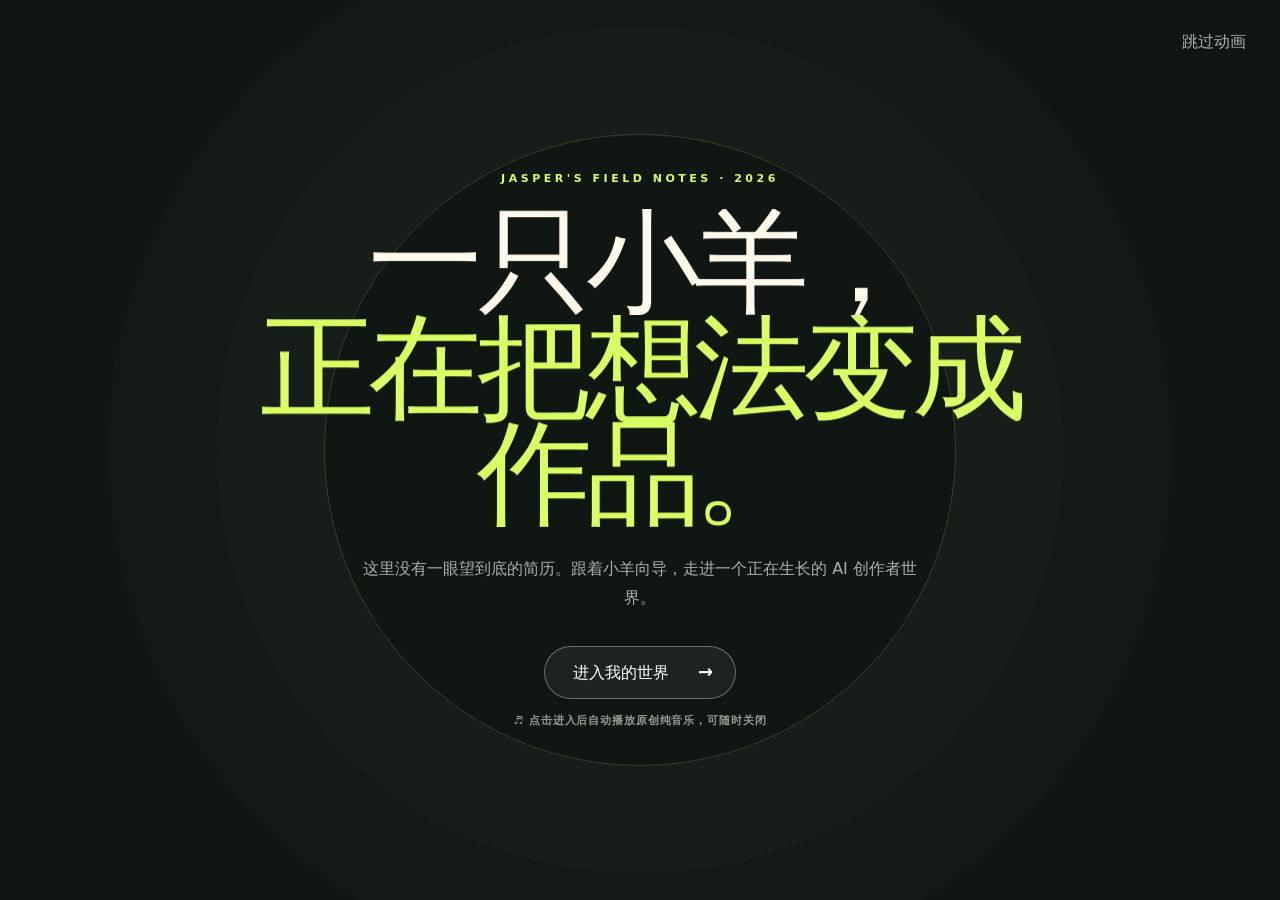
==== student-profile.html @ 5035d1e7 "Add breathing room to opening sequence" ====
<!DOCTYPE html>
<html lang="zh-CN">
<head>
  <meta charset="UTF-8" />
  <meta name="viewport" content="width=device-width, initial-scale=1.0, viewport-fit=cover" />
  <meta name="theme-color" content="#101713" />
  <meta name="description" content="Jasper 的沉浸式 AI 创作世界：学习、作品、简历、接单与成长记录。" />
  <link rel="icon" type="image/png" href="xiaoyang-workbench/assets/sheep-avatar.png" />
  <title>Jasper's Field Notes｜AI 创作者成长世界</title>
  <style>
    :root {
      --ink: #132018;
      --paper: #f2ead9;
      --cream: #fff9ec;
      --lime: #d8ff63;
      --coral: #ff755b;
      --blue: #315cff;
      --line: rgba(22, 35, 27, .16);
      --shadow: 0 28px 80px rgba(11, 20, 14, .18);
      --display: Georgia, "Noto Serif SC", "Songti SC", serif;
      --sans: Inter, "PingFang SC", "Microsoft YaHei", system-ui, sans-serif;
      --motion-float: 18px;
      --motion-tilt: 2.4deg;
      --motion-duration: 4.8s;
      --motion-parallax: 1;
    }

    * { box-sizing: border-box; }
    html, body { margin: 0; min-height: 100%; }
    html { background: #101713; }
    body {
      color: var(--ink);
      font-family: var(--sans);
      overflow: hidden;
      -webkit-font-smoothing: antialiased;
    }
    button, a { font: inherit; }
    button { color: inherit; }
    a { color: inherit; }
    :focus-visible { outline: 3px solid var(--lime); outline-offset: 4px; }

    .opening {
      position: fixed;
      inset: 0;
      z-index: 100;
      display: grid;
      place-items: center;
      overflow: hidden;
      color: #fff9ec;
      background: #101713;
      transition: opacity 1.15s cubic-bezier(.22,.72,.18,1), visibility 1.15s ease;
    }
    .opening::before {
      content: "";
      position: absolute;
      width: 70vmin;
      height: 70vmin;
      border: 1px solid rgba(216, 255, 99, .18);
      border-radius: 50%;
      box-shadow: 0 0 0 12vmin rgba(255, 255, 255, .015), 0 0 0 24vmin rgba(255, 255, 255, .012);
      animation: orbit 13s linear infinite;
    }
    .opening::after {
      content: "";
      position: absolute;
      inset: 0;
      opacity: .2;
      pointer-events: none;
      background-image: radial-gradient(rgba(255,255,255,.4) .7px, transparent .7px);
      background-size: 10px 10px;
    }
    .opening.is-gone { opacity: 0; visibility: hidden; pointer-events: none; }
    .skip-opening {
      position: absolute;
      top: max(22px, env(safe-area-inset-top));
      right: 24px;
      z-index: 2;
      border: 0;
      padding: 10px;
      color: rgba(255,255,255,.66);
      background: transparent;
      cursor: pointer;
    }
    .opening-inner {
      position: relative;
      z-index: 1;
      width: min(820px, calc(100vw - 40px));
      text-align: center;
    }
    .opening-kicker {
      margin: 0 0 24px;
      font-size: 11px;
      font-weight: 800;
      letter-spacing: .32em;
      text-transform: uppercase;
      color: var(--lime);
      opacity: 0;
      animation: introUp .85s .65s cubic-bezier(.22,.72,.18,1) forwards;
      will-change: transform, opacity;
    }
    .opening-title {
      margin: 0;
      font-family: var(--display);
      font-size: clamp(52px, 9vw, 118px);
      font-weight: 400;
      line-height: .92;
      letter-spacing: -.055em;
    }
    .opening-title span { display: block; overflow: hidden; }
    .opening-title i {
      display: block;
      font-style: normal;
      transform: translate3d(0, 115%, 0);
      animation: titleRise 1.2s 1.35s cubic-bezier(.22,.72,.18,1) forwards;
      will-change: transform;
      backface-visibility: hidden;
    }
    .opening-title span:nth-child(2) i { animation-delay: 3.15s; color: var(--lime); }
    .opening-sub {
      margin: 28px auto 0;
      max-width: 560px;
      line-height: 1.8;
      color: rgba(255,255,255,.65);
      opacity: 0;
      transform: translate3d(0, 16px, 0);
      animation: introUp .9s 4.75s cubic-bezier(.22,.72,.18,1) forwards;
      will-change: transform, opacity;
    }
    .enter-world {
      position: relative;
      margin-top: 34px;
      border: 1px solid rgba(255,255,255,.34);
      border-radius: 999px;
      padding: 14px 22px 14px 28px;
      color: #fff;
      background: rgba(255,255,255,.06);
      backdrop-filter: blur(12px);
      cursor: pointer;
      opacity: 0;
      transform: translate3d(0, 14px, 0);
      animation: introUp .95s 5.55s cubic-bezier(.22,.72,.18,1) forwards;
      transition: background .25s ease, color .25s ease, transform .25s ease;
      will-change: transform, opacity;
    }
    .enter-world:hover { color: #101713; background: var(--lime); transform: translateY(-2px); }
    .enter-world b { margin-left: 24px; font-size: 18px; }
    .opening-sound-note {
      display: block;
      margin-top: 14px;
      color: rgba(243,255,235,.58);
      font-size: 11px;
      font-weight: 700;
      letter-spacing: .08em;
      opacity: 0;
      transform: translate3d(0, 8px, 0);
      animation: introUp .8s 6.25s ease forwards;
    }

    .site-shell {
      position: relative;
      min-height: 100svh;
      background: var(--paper);
      opacity: 0;
      transition: opacity .95s ease;
    }
    body.ready .site-shell { opacity: 1; }
    .texture {
      position: fixed;
      inset: 0;
      z-index: 20;
      pointer-events: none;
      opacity: .12;
      mix-blend-mode: multiply;
      background-image: radial-gradient(#23352a .55px, transparent .75px);
      background-size: 7px 7px;
    }

    .topbar {
      position: fixed;
      top: 0;
      left: 0;
      right: 0;
      z-index: 50;
      display: flex;
      align-items: center;
      justify-content: space-between;
      gap: 24px;
      height: 82px;
      padding: 0 clamp(18px, 4vw, 60px);
      color: var(--scene-ink, var(--ink));
      transition: color .6s ease;
    }
    .brand {
      display: inline-flex;
      align-items: center;
      gap: 12px;
      border: 0;
      padding: 0;
      background: transparent;
      cursor: pointer;
      font-size: 13px;
      font-weight: 900;
      letter-spacing: .08em;
    }
    .brand-mark {
      width: 32px;
      height: 32px;
      display: grid;
      place-items: center;
      border-radius: 50%;
      color: #101713;
      background: var(--lime);
      box-shadow: 0 0 0 5px color-mix(in srgb, currentColor 9%, transparent);
    }
    .sound-toggle {
      display: inline-flex;
      align-items: center;
      gap: 8px;
      border: 1px solid currentColor;
      border-radius: 999px;
      padding: 8px 12px;
      background: transparent;
      font-size: 11px;
      font-weight: 800;
      letter-spacing: .12em;
      opacity: .74;
      cursor: pointer;
    }
    .sound-bars { display: flex; align-items: center; gap: 2px; height: 12px; }
    .sound-bars i { width: 2px; height: 5px; background: currentColor; animation: sound 1s ease-in-out infinite alternate; }
    .sound-bars i:nth-child(2) { height: 11px; animation-delay: -.4s; }
    .sound-bars i:nth-child(3) { height: 8px; animation-delay: -.7s; }
    .sound-toggle[aria-pressed="false"] .sound-bars i { animation: none; height: 3px; }
    .sound-invite {
      position: absolute;
      right: clamp(18px, 4vw, 60px);
      top: 68px;
      padding: 9px 12px;
      border-radius: 999px;
      color: #f7ffe7;
      background: rgba(13,27,20,.82);
      box-shadow: 0 12px 30px rgba(0,0,0,.18);
      backdrop-filter: blur(14px);
      font-size: 11px;
      font-weight: 800;
      letter-spacing: .05em;
      opacity: 0;
      transform: translateY(-8px);
      pointer-events: none;
      transition: opacity .35s ease, transform .35s ease;
    }
    .sound-invite.show { opacity: 1; transform: translateY(0); }

    .scene-nav {
      position: fixed;
      z-index: 55;
      left: clamp(18px, 4vw, 60px);
      bottom: max(24px, env(safe-area-inset-bottom));
      display: flex;
      gap: 8px;
      padding: 7px;
      border: 1px solid rgba(255,255,255,.26);
      border-radius: 999px;
      background: rgba(16,23,19,.76);
      box-shadow: 0 16px 50px rgba(0,0,0,.2);
      backdrop-filter: blur(18px);
    }
    .nav-button {
      position: relative;
      display: grid;
      place-items: center;
      width: 42px;
      height: 42px;
      border: 0;
      border-radius: 50%;
      color: rgba(255,255,255,.66);
      background: transparent;
      cursor: pointer;
      transition: color .25s ease, background .25s ease, transform .25s ease;
    }
    .nav-button:hover { color: #fff; transform: translateY(-2px); }
    .nav-button.active { color: #101713; background: var(--lime); }
    .nav-button span { font-size: 17px; }
    .nav-button small {
      position: absolute;
      left: 50%;
      bottom: calc(100% + 13px);
      padding: 7px 9px;
      border-radius: 6px;
      color: #fff;
      background: #101713;
      font-size: 11px;
      white-space: nowrap;
      opacity: 0;
      transform: translate(-50%, 5px);
      pointer-events: none;
      transition: .2s ease;
    }
    .nav-button:hover small, .nav-button:focus-visible small { opacity: 1; transform: translate(-50%, 0); }

    .counter {
      position: fixed;
      z-index: 50;
      right: clamp(18px, 4vw, 60px);
      bottom: max(34px, calc(env(safe-area-inset-bottom) + 10px));
      display: flex;
      align-items: center;
      gap: 12px;
      color: var(--scene-ink, var(--ink));
      font-size: 12px;
      font-weight: 800;
      transition: color .6s ease;
    }
    .counter-line { width: 72px; height: 1px; background: currentColor; opacity: .3; }
    .counter-current { font-family: var(--display); font-size: 28px; font-weight: 400; }

    .stage {
      position: relative;
      width: 100vw;
      height: 100svh;
      overflow: hidden;
      --scene-ink: var(--ink);
    }
    .scene {
      position: absolute;
      inset: 0;
      overflow: hidden auto;
      isolation: isolate;
      visibility: hidden;
      opacity: 0;
      pointer-events: none;
      transform: scale(1.04);
      transition: opacity .7s ease, transform .8s cubic-bezier(.22,.72,.2,1), visibility .7s;
      scrollbar-width: thin;
    }
    .scene.active { visibility: visible; opacity: 1; pointer-events: auto; transform: scale(1); }
    .ambient-canvas {
      position: absolute;
      inset: 0;
      z-index: 1;
      width: 100%;
      height: 100%;
      pointer-events: none;
      opacity: .72;
      mix-blend-mode: screen;
    }
    .scene-home .ambient-canvas, .scene-workshop .ambient-canvas, .scene-map .ambient-canvas {
      opacity: .42;
      mix-blend-mode: soft-light;
    }
    .scene-shop .ambient-canvas { opacity: .58; }
    .scene-inner {
      position: relative;
      z-index: 2;
      width: min(1600px, 100%);
      min-height: 100svh;
      margin: 0 auto;
      padding: 116px clamp(22px, 5vw, 84px) 114px;
      display: grid;
      grid-template-columns: minmax(0, 1.06fr) minmax(340px, .94fr);
      align-items: center;
      gap: clamp(32px, 6vw, 90px);
    }
    .scene-copy { position: relative; z-index: 3; }
    .eyebrow {
      display: flex;
      align-items: center;
      gap: 12px;
      margin-bottom: 22px;
      font-size: 11px;
      font-weight: 900;
      letter-spacing: .2em;
      text-transform: uppercase;
    }
    .eyebrow::before { content: ""; width: 36px; height: 2px; background: currentColor; }
    .scene h1, .scene h2 {
      margin: 0;
      max-width: 760px;
      font-family: var(--display);
      font-weight: 400;
      font-size: clamp(54px, 7.4vw, 108px);
      line-height: .94;
      letter-spacing: -.055em;
      text-wrap: balance;
    }
    .scene h2 { font-size: clamp(54px, 6vw, 96px); }
    .scene h2 em { font-style: italic; }
    .title-line { display: block; }
    .scene-lead {
      max-width: 620px;
      margin: 28px 0 0;
      font-size: clamp(15px, 1.3vw, 18px);
      line-height: 1.9;
      opacity: .75;
    }
    .scene-actions { display: flex; gap: 12px; flex-wrap: wrap; margin-top: 30px; }
    .pill {
      display: inline-flex;
      align-items: center;
      justify-content: center;
      gap: 12px;
      min-height: 48px;
      border: 1px solid currentColor;
      border-radius: 999px;
      padding: 12px 18px;
      text-decoration: none;
      font-size: 13px;
      font-weight: 850;
      cursor: pointer;
      background: transparent;
      transition: transform .22s ease, box-shadow .22s ease, background .22s ease, color .22s ease;
    }
    .pill:hover { transform: translateY(-3px); box-shadow: 0 12px 28px rgba(0,0,0,.14); }
    .pill.solid { color: #fff; border-color: var(--ink); background: var(--ink); }
    .pill.accent { color: #101713; border-color: var(--lime); background: var(--lime); }

    .visual { position: relative; min-height: 510px; }
    .character {
      position: absolute;
      z-index: 5;
      width: min(500px, 94%);
      aspect-ratio: 1;
      object-fit: contain;
      filter: drop-shadow(0 30px 25px rgba(20,30,22,.18));
      transition: transform .4s ease;
      animation: mascotFloat var(--motion-duration) ease-in-out infinite;
      cursor: pointer;
    }
    .character:hover { transform: translateY(-8px) rotate(-2deg); }
    .speech {
      position: absolute;
      z-index: 7;
      max-width: 220px;
      padding: 14px 17px;
      border: 1px solid currentColor;
      border-radius: 18px 18px 18px 4px;
      font-size: 13px;
      line-height: 1.55;
      background: rgba(255,249,236,.84);
      backdrop-filter: blur(12px);
      box-shadow: 8px 10px 0 rgba(19,32,24,.08);
    }
    .float-note {
      position: absolute;
      z-index: 6;
      padding: 9px 12px;
      border: 1px solid currentColor;
      border-radius: 999px;
      font-size: 10px;
      font-weight: 900;
      letter-spacing: .13em;
      text-transform: uppercase;
      background: rgba(255,249,236,.82);
      backdrop-filter: blur(10px);
      animation: drift 3.6s ease-in-out infinite alternate;
    }

    .scene::before, .scene::after { z-index: 0; pointer-events: none; }
    .scene::after {
      content: "";
      position: absolute;
      inset: 0;
      background:
        linear-gradient(90deg, rgba(5,10,7,.13), transparent 23%, transparent 76%, rgba(5,10,7,.18)),
        linear-gradient(0deg, rgba(5,10,7,.18), transparent 24%, transparent 72%, rgba(255,255,255,.06));
      box-shadow: inset 0 0 150px rgba(5,12,8,.22);
      opacity: .8;
    }

    .scene-home { color: var(--ink); background: #dbe9a8; }
    .scene-home::before {
      content: "";
      position: absolute;
      inset: 0;
      background:
        linear-gradient(90deg, rgba(249,248,224,.78) 0%, rgba(246,247,213,.6) 34%, rgba(237,247,180,.12) 58%, rgba(39,78,38,.08) 100%),
        linear-gradient(0deg, rgba(36,73,34,.15), transparent 42%),
        url("xiaoyang-workbench/assets/healing-meadow-hero-v1.webp") center / cover no-repeat;
      filter: saturate(.92) contrast(.98);
    }
    .home-label {
      display: inline-block;
      padding: 0 .08em;
      color: #fff;
      background: var(--blue);
      transform: rotate(-2deg);
    }
    .home-visual .character { right: -2%; bottom: -4%; width: min(560px, 106%); }
    .home-visual .speech { left: -3%; top: 12%; }
    .home-visual .float-note { right: 0; top: 5%; background: var(--coral); transform: rotate(7deg); }
    .orbit-copy {
      position: absolute;
      inset: 3% 0 0;
      border: 1px solid rgba(19,32,24,.18);
      border-radius: 50%;
      animation: orbit 18s linear infinite;
    }
    .orbit-copy::before, .orbit-copy::after { content: ""; position: absolute; width: 18px; height: 18px; border-radius: 50%; background: var(--blue); }
    .orbit-copy::before { left: 9%; top: 19%; }
    .orbit-copy::after { right: 7%; bottom: 22%; width: 11px; height: 11px; background: var(--coral); }

    .scene-forest { color: #edf8e9; background: #071b15; }
    .scene-forest::before {
      content: "";
      position: absolute;
      inset: 0;
      opacity: 1;
      background:
        radial-gradient(ellipse at 68% 40%, rgba(123,191,140,.38), transparent 24%),
        radial-gradient(ellipse at 14% 100%, rgba(63,114,74,.64) 0 22%, transparent 48%),
        radial-gradient(ellipse at 91% 8%, rgba(211,255,157,.18), transparent 30%),
        linear-gradient(113deg, transparent 0 60%, rgba(219,255,229,.09) 60.2% 60.45%, transparent 60.7%),
        linear-gradient(135deg, #0d2b20 0%, #061711 54%, #123c2d 100%);
    }
    .scene-forest::after {
      background:
        radial-gradient(ellipse at 68% 45%, transparent 0 14%, rgba(3,12,8,.34) 48%, rgba(1,7,4,.62) 100%),
        linear-gradient(104deg, transparent 0 71%, rgba(205,255,213,.08) 71.2% 71.5%, transparent 71.8%);
      box-shadow: inset 0 0 180px rgba(0,6,3,.56);
    }
    .scene-forest h2 { max-width: 780px; font-size: clamp(56px, 5vw, 82px); letter-spacing: -.045em; }
    .scene-forest .title-line { white-space: nowrap; }
    .mobile-break { display: none; }
    .forest-visual { min-height: 560px; }
    .forest-visual .character { left: -2%; bottom: -4%; width: min(520px, 98%); }
    .forest-visual .speech { right: -2%; top: 16%; color: var(--ink); }
    .forest-visual .float-note { left: -4%; top: 8%; color: var(--ink); background: var(--lime); }
    .tree { position: absolute; bottom: -120px; width: 160px; height: 600px; border-radius: 60% 60% 10px 10px; background: #0f2c22; transform-origin: bottom; }
    .tree::before, .tree::after { content: ""; position: absolute; border-radius: 50%; background: #285843; }
    .tree::before { width: 210px; height: 250px; left: -78px; top: -60px; }
    .tree::after { width: 180px; height: 220px; right: -78px; top: 40px; }
    .tree.one { right: -30px; transform: rotate(7deg) scale(.9); }
    .tree.two { left: -40px; transform: rotate(-9deg) scale(.68); opacity: .72; }
    .learning-path {
      position: absolute;
      z-index: 8;
      right: 0;
      bottom: 20px;
      width: min(310px, 64%);
      display: grid;
      gap: 9px;
    }
    .task {
      display: grid;
      grid-template-columns: 24px 1fr;
      gap: 10px;
      align-items: center;
      padding: 11px 13px;
      border: 1px solid rgba(255,255,255,.22);
      border-radius: 12px;
      color: #eaffe7;
      background: rgba(8,34,23,.76);
      backdrop-filter: blur(12px);
      font-size: 12px;
      cursor: pointer;
    }
    .task input { position: absolute; opacity: 0; }
    .task-dot { width: 19px; height: 19px; border: 1px solid currentColor; border-radius: 50%; display: grid; place-items: center; }
    .task input:checked + .task-dot { color: #173c2d; background: var(--lime); border-color: var(--lime); }
    .task input:checked + .task-dot::after { content: "✓"; font-weight: 900; }
    .task:has(input:checked) .task-text { opacity: .52; text-decoration: line-through; }

    .scene-workshop { color: #28170e; background: #a96232; }
    .scene-workshop::before {
      content: "";
      position: absolute;
      inset: 0;
      opacity: 1;
      background:
        radial-gradient(ellipse at 78% 26%, rgba(255,222,156,.64), transparent 35%),
        radial-gradient(ellipse at 12% 84%, rgba(95,28,25,.4), transparent 42%),
        linear-gradient(rgba(49,24,13,.13) 1px, transparent 1px),
        linear-gradient(90deg, rgba(49,24,13,.13) 1px, transparent 1px),
        linear-gradient(125deg, #d7944c, #b76e37 54%, #7f3f2c);
      background-size: auto, auto, 42px 42px, 42px 42px, auto;
    }
    .scene-workshop::after { box-shadow: inset 0 0 180px rgba(50,21,10,.32); opacity: .5; }
    .workshop-grid { grid-template-columns: .78fr 1.22fr; }
    .scene-workshop h2 { font-size: clamp(58px, 5vw, 84px); }
    .project-board {
      position: relative;
      display: grid;
      grid-template-columns: repeat(2, minmax(0, 1fr));
      gap: 14px;
      transform: rotate(1deg);
    }
    .project {
      position: relative;
      min-height: 190px;
      padding: 20px;
      border: 1.5px solid #2b180c;
      color: #2b180c;
      background: #fff6df;
      box-shadow: 8px 9px 0 #2b180c;
      text-decoration: none;
      transition: transform .25s ease, box-shadow .25s ease;
    }
    .project:nth-child(2) { background: #c7d783; transform: translateY(22px) rotate(-2deg); }
    .project:nth-child(3) { background: #cf6d58; transform: rotate(-1deg); }
    .project:nth-child(4) { background: #7f88b7; transform: translateY(22px) rotate(1deg); }
    .project:hover { transform: translate(-4px,-5px) rotate(-1deg); box-shadow: 13px 15px 0 #2b180c; }
    .project-no { font-size: 10px; font-weight: 900; letter-spacing: .13em; text-transform: uppercase; }
    .project h3 { margin: 48px 0 8px; font-family: var(--display); font-size: 24px; line-height: 1.05; }
    .project p { margin: 0; font-size: 12px; line-height: 1.6; opacity: .72; }
    .project-arrow { position: absolute; right: 17px; top: 16px; font-size: 22px; }

    .scene-lab { color: #f1f4ff; background: #0d1737; }
    .scene-lab::before {
      content: "";
      position: absolute;
      inset: 0;
      background:
        radial-gradient(circle at 76% 42%, rgba(102,218,255,.24) 0 16%, transparent 42%),
        radial-gradient(ellipse at 12% 92%, rgba(101,80,255,.34), transparent 44%),
        radial-gradient(ellipse at 94% 6%, rgba(185,117,255,.2), transparent 34%),
        linear-gradient(118deg, transparent 0 57%, rgba(255,255,255,.1) 57.2% 57.4%, transparent 57.6%),
        linear-gradient(135deg, #172758, #090f27 56%, #1b2250);
    }
    .scene-lab::after { box-shadow: inset 0 0 190px rgba(2,5,19,.62); }
    .lab-visual { min-height: 570px; }
    .lab-console {
      position: absolute;
      inset: 2% 0 10%;
      border: 1px solid rgba(255,255,255,.34);
      border-radius: 50% 50% 18px 18px;
      background: rgba(8,17,58,.34);
      box-shadow: inset 0 0 80px rgba(129,236,255,.12), 0 30px 90px rgba(4,9,31,.28);
    }
    .lab-console::before, .lab-console::after { content: ""; position: absolute; left: 50%; border: 1px solid rgba(255,255,255,.2); border-radius: 50%; transform: translateX(-50%); }
    .lab-console::before { top: 13%; width: 70%; aspect-ratio: 1; }
    .lab-console::after { top: 24%; width: 46%; aspect-ratio: 1; border-style: dashed; animation: orbit 14s linear infinite reverse; }
    .lab-visual .character { left: 50%; bottom: 0; width: min(500px, 92%); transform: translateX(-50%); }
    .lab-visual .character:hover { transform: translateX(-50%) translateY(-8px) rotate(-2deg); }
    .lab-visual .speech { right: -3%; top: 5%; color: var(--ink); }
    .skill-chip { position: absolute; z-index: 8; padding: 9px 12px; border: 1px solid rgba(255,255,255,.4); border-radius: 999px; background: rgba(20,35,105,.66); font-size: 11px; font-weight: 800; backdrop-filter: blur(10px); animation: drift 3s ease-in-out infinite alternate; }
    .skill-chip.c1 { left: 0; top: 30%; }
    .skill-chip.c2 { right: 2%; top: 43%; animation-delay: -.7s; }
    .skill-chip.c3 { left: 8%; bottom: 12%; animation-delay: -1.4s; }
    .workflow { display: flex; align-items: center; gap: 8px; flex-wrap: wrap; margin-top: 30px; font-size: 11px; font-weight: 800; letter-spacing: .05em; }
    .workflow b { padding: 9px 11px; border: 1px solid rgba(255,255,255,.4); border-radius: 999px; }
    .workflow i { font-style: normal; opacity: .45; }

    .scene-shop { color: #fff1dc; background: #65271f; }
    .scene-shop::before {
      content: "";
      position: absolute;
      inset: 0;
      background:
        radial-gradient(ellipse at 76% 42%, rgba(255,184,128,.46), transparent 37%),
        radial-gradient(ellipse at 14% 88%, rgba(95,23,37,.64), transparent 48%),
        linear-gradient(90deg, transparent 50%, rgba(255,238,211,.055) 50%),
        linear-gradient(135deg, #8f392e, #5b201d 58%, #361823);
      background-size: auto, auto, 130px 100%, auto;
      opacity: 1;
    }
    .scene-shop::after { box-shadow: inset 0 0 180px rgba(32,7,13,.52); }
    .shop-window {
      position: relative;
      min-height: 530px;
      border: 3px solid #2c1a14;
      border-radius: 240px 240px 14px 14px;
      background: #fff2d6;
      box-shadow: 15px 16px 0 #2c1a14;
      overflow: hidden;
      color: #2c1a14;
    }
    .awning { position: absolute; left: 0; right: 0; top: 23%; height: 62px; display: flex; border-top: 3px solid #2c1a14; border-bottom: 3px solid #2c1a14; }
    .awning i { flex: 1; background: #d8ff63; border-right: 2px solid #2c1a14; }
    .awning i:nth-child(even) { background: #ff755b; }
    .shop-window .character { left: 50%; bottom: -8%; width: min(500px, 94%); transform: translateX(-50%); }
    .shop-window .character:hover { transform: translateX(-50%) translateY(-8px) rotate(2deg); }
    .open-sign { position: absolute; z-index: 7; top: 38%; right: 6%; padding: 10px 14px; border: 2px solid #2c1a14; color: #2c1a14; background: var(--lime); box-shadow: 5px 5px 0 #2c1a14; font-size: 11px; font-weight: 950; letter-spacing: .14em; transform: rotate(5deg); }
    .price-list { display: grid; grid-template-columns: repeat(3, minmax(0,1fr)); gap: 8px; margin-top: 28px; }
    .price-item { padding: 13px; border-top: 1px solid currentColor; }
    .price-item strong { display: block; font-family: var(--display); font-size: 23px; font-weight: 400; }
    .price-item span { font-size: 11px; opacity: .7; }

    .scene-map { color: #182119; background: #aeb7a0; }
    .scene-map::before {
      content: "";
      position: absolute;
      inset: 0;
      opacity: 1;
      background:
        radial-gradient(circle at 18% 20%, transparent 0 8%, rgba(58,76,57,.3) 8.2% 8.5%, transparent 8.7%),
        radial-gradient(circle at 83% 76%, transparent 0 12%, rgba(58,76,57,.28) 12.2% 12.5%, transparent 12.7%),
        radial-gradient(ellipse at 72% 30%, rgba(255,244,207,.7), transparent 38%),
        radial-gradient(ellipse at 12% 90%, rgba(70,93,73,.32), transparent 45%),
        linear-gradient(135deg, #cdd2bc, #9eaa94 58%, #d1c7aa);
    }
    .scene-map::after { box-shadow: inset 0 0 170px rgba(31,45,32,.26); opacity: .7; }
    .map-paper {
      position: relative;
      min-height: 520px;
      padding: 42px;
      border: 1px solid rgba(22,33,25,.28);
      background: #f5f0df;
      box-shadow: 14px 18px 0 rgba(22,33,25,.13);
      transform: rotate(1.6deg);
    }
    .map-paper::before { content: ""; position: absolute; inset: 18px; border: 1px dashed rgba(22,33,25,.25); pointer-events: none; }
    .route { position: absolute; z-index: 1; left: 26%; top: 12%; width: 48%; height: 76%; border: 3px dashed #637857; border-radius: 48% 52% 44% 56%; transform: rotate(18deg); }
    .milestone { position: absolute; z-index: 3; display: grid; place-items: center; width: 52px; height: 52px; border: 2px solid #162119; border-radius: 50%; background: var(--lime); box-shadow: 5px 6px 0 #162119; font-family: var(--display); font-size: 20px; }
    .milestone::after { content: attr(data-label); position: absolute; top: calc(100% + 9px); left: 50%; width: 120px; font-family: var(--sans); font-size: 10px; font-weight: 850; text-align: center; letter-spacing: .05em; transform: translateX(-50%); }
    .m1 { left: 13%; top: 22%; }
    .m2 { left: 58%; top: 12%; background: #fff; }
    .m3 { right: 11%; top: 52%; background: #ff755b; }
    .m4 { left: 37%; bottom: 12%; background: #6f8cff; }
    .map-sheep { position: absolute; z-index: 4; left: 4%; bottom: 0; width: 230px; filter: drop-shadow(0 12px 12px rgba(0,0,0,.14)); animation: mascotFloat var(--motion-duration) ease-in-out infinite; cursor: pointer; }
    .map-stamp { position: absolute; right: 7%; bottom: 5%; padding: 14px; border: 2px solid #315b44; border-radius: 50%; color: #315b44; font-size: 10px; font-weight: 900; letter-spacing: .12em; transform: rotate(-12deg); }

    .scene.active .scene-copy > * { animation: revealCopy .72s both; }
    .scene.active .scene-copy > :nth-child(2) { animation-delay: .08s; }
    .scene.active .scene-copy > :nth-child(3) { animation-delay: .16s; }
    .scene.active .scene-copy > :nth-child(4), .scene.active .scene-copy > :nth-child(5) { animation-delay: .24s; }
    .scene.active .visual { animation: revealVisual .9s .12s cubic-bezier(.22,.72,.2,1) both; }

    .scene-arrow {
      position: fixed;
      z-index: 56;
      right: clamp(18px, 4vw, 60px);
      top: 50%;
      width: 52px;
      height: 52px;
      display: grid;
      place-items: center;
      border: 1px solid currentColor;
      border-radius: 50%;
      color: var(--scene-ink, var(--ink));
      background: rgba(255,255,255,.12);
      backdrop-filter: blur(12px);
      cursor: pointer;
      transform: translateY(-50%);
      transition: transform .25s ease, background .25s ease, color .6s ease;
    }
    .scene-arrow:hover { transform: translateY(-50%) translateX(4px); background: var(--lime); color: var(--ink); }

    .toast {
      position: fixed;
      z-index: 70;
      left: 50%;
      top: 98px;
      padding: 11px 16px;
      border-radius: 999px;
      color: #fff;
      background: #101713;
      box-shadow: var(--shadow);
      font-size: 12px;
      opacity: 0;
      transform: translate(-50%, -12px);
      pointer-events: none;
      transition: .25s ease;
    }
    .toast.show { opacity: 1; transform: translate(-50%, 0); }

    @keyframes introUp { to { opacity: 1; transform: translate3d(0, 0, 0); } }
    @keyframes titleRise { to { transform: translate3d(0, 0, 0); } }
    @keyframes revealCopy { from { opacity: 0; transform: translateY(26px); } to { opacity: 1; transform: none; } }
    @keyframes revealVisual { from { opacity: 0; transform: translateX(40px) rotate(2deg); } to { opacity: 1; transform: none; } }
    @keyframes orbit { to { transform: rotate(360deg); } }
    @keyframes drift { to { transform: translateY(-10px) rotate(2deg); } }
    @keyframes sound { to { height: 11px; } }
    @keyframes mascotFloat {
      0%, 100% { translate: 0 calc(var(--motion-float) * -.32); rotate: calc(var(--motion-tilt) * -.42); }
      50% { translate: 0 var(--motion-float); rotate: var(--motion-tilt); }
    }
    @keyframes mascotBounce {
      0%, 100% { translate: 0 0; rotate: 0deg; scale: 1; }
      36% { translate: 0 -42px; rotate: -6deg; scale: 1.08; }
      64% { translate: 0 8px; rotate: 3deg; scale: .98; }
      82% { translate: 0 -8px; rotate: -1deg; scale: 1.02; }
    }
    .character.is-bouncing, .map-sheep.is-bouncing { animation: mascotBounce .82s cubic-bezier(.2,.85,.25,1); }

    @media (max-width: 900px) {
      .topbar { height: 68px; }
      .scene-inner { grid-template-columns: 1fr; align-content: start; padding-top: 98px; gap: 32px; }
      .scene h1, .scene h2 { font-size: clamp(48px, 12vw, 78px); }
      .visual { min-height: 480px; }
      .scene-nav { left: 50%; transform: translateX(-50%); }
      .counter { display: none; }
      .scene-arrow { top: auto; right: 18px; bottom: 26px; }
      .workshop-grid { grid-template-columns: 1fr; }
      .project-board { margin-bottom: 36px; }
      .forest-visual { min-height: 510px; }
    }

    @media (max-width: 560px) {
      .brand-text { display: none; }
      .sound-toggle > span:last-child { display: none; }
      .scene-inner { padding: 88px 20px 110px; }
      .scene h1, .scene h2 { font-size: clamp(44px, 14vw, 66px); }
      .scene-forest h2 { font-size: clamp(42px, 12vw, 50px); }
      .scene-forest .title-line { white-space: normal; }
      .mobile-break { display: block; }
      .scene-lead { margin-top: 20px; line-height: 1.75; }
      .visual { min-height: 390px; }
      .home-visual .character { right: -4%; width: 108%; }
      .home-visual .speech { left: 0; top: 1%; max-width: 190px; }
      .home-visual .float-note { top: -8%; }
      .forest-visual { min-height: 500px; }
      .forest-visual .character { left: -8%; width: 108%; }
      .forest-visual .speech { top: 2%; right: 0; max-width: 180px; }
      .learning-path { width: 72%; }
      .project-board { gap: 9px; }
      .project { min-height: 170px; padding: 15px; box-shadow: 5px 6px 0 #2b180c; }
      .project h3 { margin-top: 42px; font-size: 19px; }
      .project p { font-size: 11px; }
      .lab-visual { min-height: 450px; }
      .lab-visual .speech { right: 0; max-width: 170px; }
      .skill-chip.c3 { display: none; }
      .shop-window { min-height: 430px; box-shadow: 8px 9px 0 #2c1a14; }
      .price-list { grid-template-columns: 1fr; }
      .price-item { display: flex; justify-content: space-between; align-items: baseline; padding: 8px 0; }
      .map-paper { min-height: 430px; padding: 25px; }
      .milestone { width: 44px; height: 44px; }
      .map-sheep { width: 110px; }
      .scene-nav { gap: 3px; padding: 5px; }
      .nav-button { width: 39px; height: 39px; }
      .scene-arrow { display: none; }
      .sound-invite { top: 59px; right: 16px; }
    }

    @media (prefers-reduced-motion: reduce) {
      *, *::before, *::after { animation-duration: .01ms !important; animation-iteration-count: 1 !important; scroll-behavior: auto !important; }
      .opening-kicker, .opening-sub, .enter-world { opacity: 1; transform: none; }
      .opening-title i { transform: none; }
      .character, .map-sheep { animation: none; }
    }
  </style>
</head>
<body>
  <div class="opening" id="opening" role="dialog" aria-label="网站开场动画" aria-modal="true">
    <button class="skip-opening" id="skipOpening" type="button">跳过动画</button>
    <div class="opening-inner">
      <p class="opening-kicker">Jasper's Field Notes · 2026</p>
      <h1 class="opening-title"><span><i>一只小羊，</i></span><span><i>正在把想法变成作品。</i></span></h1>
      <p class="opening-sub">这里没有一眼望到底的简历。跟着小羊向导，走进一个正在生长的 AI 创作者世界。</p>
      <button class="enter-world" id="enterWorld" type="button">进入我的世界 <b>→</b></button>
      <span class="opening-sound-note">♬ 点击进入后自动播放原创纯音乐，可随时关闭</span>
    </div>
  </div>

  <div class="site-shell" id="siteShell">
    <div class="texture" aria-hidden="true"></div>
    <header class="topbar">
      <button class="brand" type="button" data-scene-target="0" aria-label="返回序章">
        <span class="brand-mark">羊</span>
        <span class="brand-text">JASPER / AI FIELD NOTES</span>
      </button>
      <button class="sound-toggle" id="soundToggle" type="button" aria-pressed="false" title="开启或关闭沉浸声景">
        <span class="sound-bars" aria-hidden="true"><i></i><i></i><i></i></span>
        <span>SOUNDSCAPE OFF</span>
      </button>
      <div class="sound-invite" id="soundInvite">◌ 建议戴耳机开启声景</div>
    </header>

    <main class="stage" id="stage" aria-live="polite">
      <section class="scene scene-home active" data-scene="0" aria-label="序章">
        <canvas class="ambient-canvas" data-ambient="0" aria-hidden="true"></canvas>
        <div class="scene-inner">
          <div class="scene-copy">
            <div class="eyebrow">00 / Meet Jasper</div>
            <h1>从小白出发，<br>和 <span class="home-label">AI</span> 一起长大。</h1>
            <p class="scene-lead">你好，我是 Jasper，一名食品质量与安全专业的大学生。我把 AI 当作创作伙伴：学建站、做产品、记录过程，也认真尝试把能力变成真实的作品与服务。</p>
            <div class="scene-actions">
              <button class="pill solid" type="button" data-next>开始探索 <span>→</span></button>
              <button class="pill" id="copyIntro" type="button">复制我的介绍</button>
            </div>
          </div>
          <div class="visual home-visual" data-parallax>
            <div class="orbit-copy" aria-hidden="true"></div>
            <img class="character" src="xiaoyang-workbench/assets/sleepy-sheep-character-v2.png" alt="戴羊帽的创作者伙伴和大白羊" />
            <div class="speech">嗨！我是这趟旅程的向导。准备好去看看我们做过什么了吗？</div>
            <div class="float-note">Non-tech × AI Creator</div>
          </div>
        </div>
      </section>

      <section class="scene scene-forest" data-scene="1" aria-label="学习森林">
        <canvas class="ambient-canvas" data-ambient="1" aria-hidden="true"></canvas>
        <div class="scene-inner">
          <div class="scene-copy">
            <div class="eyebrow">01 / Learning Forest</div>
            <h2><span class="title-line">在学习森林，</span><span class="title-line">每天种下一个<br class="mobile-break"><em>新技能</em>。</span></h2>
            <p class="scene-lead">我的路线不是先学完再开始，而是用真实项目反推学习：页面结构、视觉表达、GitHub 上线、AI 协作，以及怎样把项目讲清楚。</p>
            <div class="scene-actions"><a class="pill accent" href="xiaoyang-workbench/index.html">打开小羊 AI 工作台 <span>↗</span></a></div>
          </div>
          <div class="visual forest-visual" data-parallax>
            <div class="tree one" aria-hidden="true"></div><div class="tree two" aria-hidden="true"></div>
            <img class="character" src="xiaoyang-workbench/assets/sleepy-sheep-character-v2.png" alt="在森林里休息的创作者伙伴和大白羊" />
            <div class="speech">成长不靠突然开窍，靠今天真的完成一点点。</div>
            <div class="float-note">Today's tiny wins</div>
            <div class="learning-path" aria-label="今日学习清单">
              <label class="task"><input type="checkbox" /><span class="task-dot"></span><span class="task-text">把一个想法说清楚</span></label>
              <label class="task"><input type="checkbox" /><span class="task-dot"></span><span class="task-text">完成一个可见的页面改动</span></label>
              <label class="task"><input type="checkbox" /><span class="task-dot"></span><span class="task-text">为项目补一条简历描述</span></label>
              <label class="task"><input type="checkbox" /><span class="task-dot"></span><span class="task-text">记录今天的新发现</span></label>
            </div>
          </div>
        </div>
      </section>

      <section class="scene scene-workshop" data-scene="2" aria-label="作品工坊">
        <canvas class="ambient-canvas" data-ambient="2" aria-hidden="true"></canvas>
        <div class="scene-inner workshop-grid">
          <div class="scene-copy">
            <div class="eyebrow">02 / Works Workshop</div>
            <h2>作品不是作业，<br>是我留下的<em>脚印</em>。</h2>
            <p class="scene-lead">四个已经上线的项目，分别验证展示、效率、产品与求职场景。点击一张工作票，直接进入作品现场。</p>
          </div>
          <div class="visual project-board">
            <a class="project" href="index.html"><span class="project-no">Work 01 / Web</span><span class="project-arrow">↗</span><h3>AI 建站<br>接单主页</h3><p>服务展示、报价与交付路径。</p></a>
            <a class="project" href="student-profile.html"><span class="project-no">Work 02 / Story</span><span class="project-arrow">↗</span><h3>沉浸式<br>个人主页</h3><p>你现在正在探索的这个世界。</p></a>
            <a class="project" href="xiaoyang-workbench/index.html"><span class="project-no">Work 03 / Tool</span><span class="project-arrow">↗</span><h3>小羊 AI<br>工作台</h3><p>把日常 AI 任务整理成入口。</p></a>
            <a class="project" href="https://student-intern-resume-ai.eager-sugar-4589.chatgpt.site" target="_blank" rel="noopener"><span class="project-no">Work 04 / Career</span><span class="project-arrow">↗</span><h3>实习简历<br>匹配器</h3><p>简历诊断与岗位匹配实验。</p></a>
          </div>
        </div>
      </section>

      <section class="scene scene-lab" data-scene="3" aria-label="简历实验室">
        <canvas class="ambient-canvas" data-ambient="3" aria-hidden="true"></canvas>
        <div class="scene-inner">
          <div class="scene-copy">
            <div class="eyebrow">03 / Resume Lab</div>
            <h2>把做过的事，<br>提炼成能被看见的<em>能力</em>。</h2>
            <p class="scene-lead">每完成一个项目，就同步提取背景、行动、结果和证据。目标不是临时“憋”一份简历，而是持续积累可投递、可验证的个人能力档案。</p>
            <div class="workflow"><b>项目事实</b><i>→</i><b>能力证据</b><i>→</i><b>岗位语言</b><i>→</i><b>持续迭代</b></div>
            <div class="scene-actions"><a class="pill accent" href="https://student-intern-resume-ai.eager-sugar-4589.chatgpt.site" target="_blank" rel="noopener">进入简历实验 <span>↗</span></a></div>
          </div>
          <div class="visual lab-visual" data-parallax>
            <div class="lab-console" aria-hidden="true"></div>
            <img class="character" src="xiaoyang-workbench/assets/sleepy-sheep-character-v2.png" alt="简历实验室里的创作者伙伴和大白羊" />
            <div class="speech">正在把“我做过”翻译成“我能解决”。</div>
            <span class="skill-chip c1">AI 协作</span><span class="skill-chip c2">内容运营</span><span class="skill-chip c3">产品表达</span>
          </div>
        </div>
      </section>

      <section class="scene scene-shop" data-scene="4" aria-label="接单小店">
        <canvas class="ambient-canvas" data-ambient="4" aria-hidden="true"></canvas>
        <div class="scene-inner">
          <div class="scene-copy">
            <div class="eyebrow">04 / Tiny Service Shop</div>
            <h2>小店不大，<br>认真解决一个<em>真实问题</em>。</h2>
            <p class="scene-lead">现阶段我专注简单、清晰、能上线的网页：个人介绍、作品展示与小商家宣传。先明确你希望别人看到什么，再一起把页面做出来。</p>
            <div class="price-list">
              <div class="price-item"><strong>¥99</strong><span>个人介绍页</span></div>
              <div class="price-item"><strong>¥199</strong><span>作品集展示页</span></div>
              <div class="price-item"><strong>¥399</strong><span>商家宣传页</span></div>
            </div>
            <div class="scene-actions"><a class="pill solid" href="index.html">看看服务详情 <span>→</span></a></div>
          </div>
          <div class="visual shop-window" data-parallax>
            <div class="awning" aria-hidden="true"><i></i><i></i><i></i><i></i><i></i></div>
            <div class="open-sign">OPEN FOR IDEAS</div>
            <img class="character" src="xiaoyang-workbench/assets/sleepy-sheep-character-v2.png" alt="接单小店里的创作者伙伴和大白羊" />
          </div>
        </div>
      </section>

      <section class="scene scene-map" data-scene="5" aria-label="成长地图">
        <canvas class="ambient-canvas" data-ambient="5" aria-hidden="true"></canvas>
        <div class="scene-inner">
          <div class="scene-copy">
            <div class="eyebrow">05 / Growth Map</div>
            <h2>现在只是地图的<em>第一小段</em>。</h2>
            <p class="scene-lead">从注册工具、做出第一张网页，到上线 AI 工作台与简历产品。下一站：继续完成案例、记录成长、争取第一笔真实订单，也探索“食品专业 × AI”的长期可能。</p>
            <div class="scene-actions">
              <button class="pill solid" id="restartJourney" type="button">再走一遍 <span>↺</span></button>
              <button class="pill" id="copyContact" type="button">复制联系暗号</button>
            </div>
          </div>
          <div class="visual map-paper">
            <div class="route" aria-hidden="true"></div>
            <div class="milestone m1" data-label="开始用 AI">1</div>
            <div class="milestone m2" data-label="主页上线">2</div>
            <div class="milestone m3" data-label="4 个作品">4</div>
            <div class="milestone m4" data-label="下一站：真实订单">?</div>
            <img class="map-sheep" src="xiaoyang-workbench/assets/sleepy-sheep-character-v2.png" alt="成长地图上的创作者伙伴和大白羊" />
            <div class="map-stamp">KEEP<br>GROWING</div>
          </div>
        </div>
      </section>
    </main>

    <nav class="scene-nav" aria-label="场景导航">
      <button class="nav-button active" type="button" data-scene-target="0" aria-label="序章"><span>⌂</span><small>序章</small></button>
      <button class="nav-button" type="button" data-scene-target="1" aria-label="学习森林"><span>♧</span><small>学习森林</small></button>
      <button class="nav-button" type="button" data-scene-target="2" aria-label="作品工坊"><span>✦</span><small>作品工坊</small></button>
      <button class="nav-button" type="button" data-scene-target="3" aria-label="简历实验室"><span>⌁</span><small>简历实验室</small></button>
      <button class="nav-button" type="button" data-scene-target="4" aria-label="接单小店"><span>▱</span><small>接单小店</small></button>
      <button class="nav-button" type="button" data-scene-target="5" aria-label="成长地图"><span>⌖</span><small>成长地图</small></button>
    </nav>

    <div class="counter" aria-hidden="true"><span class="counter-current" id="sceneCurrent">01</span><span class="counter-line"></span><span>06</span></div>
    <button class="scene-arrow" id="sceneArrow" type="button" aria-label="进入下一个场景">→</button>
    <div class="toast" id="toast" role="status"></div>
  </div>

  <script>
    const opening = document.getElementById('opening');
    const enterWorld = document.getElementById('enterWorld');
    const skipOpening = document.getElementById('skipOpening');
    const scenes = [...document.querySelectorAll('.scene')];
    const navButtons = [...document.querySelectorAll('.nav-button')];
    const stage = document.getElementById('stage');
    const sceneCurrent = document.getElementById('sceneCurrent');
    const sceneArrow = document.getElementById('sceneArrow');
    const toast = document.getElementById('toast');
    const soundInvite = document.getElementById('soundInvite');
    let current = 0;
    let touchStartX = 0;
    let audioContext;
    let masterGain;
    let toneFilter;
    let ambienceTimer;
    let musicTimer;
    let musicStep = 0;
    let soundPlaying = false;
    let droneOscillators = [];
    let ambienceNodes = [];
    let ambientPointerX = 0;
    let ambientPointerY = 0;
    const ambientCanvases = [...document.querySelectorAll('.ambient-canvas')];
    const reducedMotion = window.matchMedia('(prefers-reduced-motion: reduce)');
    const ambientPalettes = [
      ['#315cff', '#d8ff63', '#ff8a70'],
      ['#77dca0', '#d8ff63', '#4fb9a4'],
      ['#ffe0a0', '#d86a52', '#7b3350'],
      ['#72dfff', '#7a6cff', '#d899ff'],
      ['#ffb37d', '#ff776b', '#e5bd62'],
      ['#fff0bd', '#78967a', '#c58d58']
    ];
    const ambientStates = ambientCanvases.map((canvas, sceneIndex) => ({
      canvas,
      sceneIndex,
      particles: Array.from({ length: window.innerWidth < 600 ? 20 : 38 }, (_, index) => ({
        x: ((index * 47 + sceneIndex * 19) % 101) / 100,
        y: ((index * 71 + sceneIndex * 13) % 103) / 102,
        size: 1.2 + ((index * 17) % 18) / 10,
        speed: .018 + ((index * 11) % 12) / 1000,
        sway: .008 + ((index * 7) % 11) / 1000,
        phase: index * 1.71 + sceneIndex
      }))
    }));

    function rgba(hex, alpha) {
      const value = Number.parseInt(hex.slice(1), 16);
      return `rgba(${value >> 16}, ${(value >> 8) & 255}, ${value & 255}, ${alpha})`;
    }

    function resizeAmbient() {
      const dpr = Math.min(window.devicePixelRatio || 1, 1.5);
      ambientStates.forEach(({ canvas }) => {
        const width = window.innerWidth;
        const height = window.innerHeight;
        canvas.width = Math.round(width * dpr);
        canvas.height = Math.round(height * dpr);
        canvas.dataset.dpr = dpr;
      });
      if (reducedMotion.matches) ambientStates.forEach(state => drawAmbient(state, 0));
    }

    function drawAmbient(state, time) {
      const { canvas, sceneIndex, particles } = state;
      const ctx = canvas.getContext('2d');
      const dpr = Number(canvas.dataset.dpr || 1);
      const width = canvas.width / dpr;
      const height = canvas.height / dpr;
      const palette = ambientPalettes[sceneIndex];
      const slowTime = time * .00016;
      ctx.setTransform(dpr, 0, 0, dpr, 0, 0);
      ctx.clearRect(0, 0, width, height);

      ctx.save();
      ctx.filter = `blur(${width < 600 ? 26 : 48}px)`;
      ctx.globalCompositeOperation = 'screen';
      const orbs = [
        [.15, .78, .34, 0],
        [.72, .22, .27, 2.1],
        [.88, .72, .3, 4.2]
      ];
      orbs.forEach((orb, index) => {
        const [baseX, baseY, scale, phase] = orb;
        const x = (baseX + Math.sin(slowTime + phase) * .045 + ambientPointerX * .018 * (index + 1)) * width;
        const y = (baseY + Math.cos(slowTime * .8 + phase) * .055 + ambientPointerY * .014 * (index + 1)) * height;
        const radius = Math.max(width, height) * scale;
        const glow = ctx.createRadialGradient(x, y, 0, x, y, radius);
        glow.addColorStop(0, rgba(palette[index], sceneIndex === 0 || sceneIndex === 2 || sceneIndex === 5 ? .2 : .25));
        glow.addColorStop(.45, rgba(palette[index], .09));
        glow.addColorStop(1, rgba(palette[index], 0));
        ctx.fillStyle = glow;
        ctx.fillRect(0, 0, width, height);
      });
      ctx.restore();

      ctx.save();
      ctx.globalCompositeOperation = sceneIndex === 0 || sceneIndex === 2 || sceneIndex === 5 ? 'multiply' : 'screen';
      particles.forEach((particle, index) => {
        const progress = (particle.y - slowTime * particle.speed * 20 + 2) % 1;
        const x = (particle.x + Math.sin(slowTime * 4 + particle.phase) * particle.sway + ambientPointerX * .006) * width;
        const y = progress * height;
        const breathe = .48 + Math.sin(slowTime * 7 + particle.phase) * .24;
        ctx.save();
        ctx.translate(x, y);
        ctx.rotate(Math.sin(slowTime * 3 + particle.phase) * .7);
        ctx.globalAlpha = Math.max(.12, breathe);
        ctx.fillStyle = rgba(palette[index % palette.length], .58);
        if (index % 4 === 0) {
          ctx.beginPath();
          ctx.ellipse(0, 0, particle.size * 2.2, particle.size, 0, 0, Math.PI * 2);
          ctx.fill();
        } else {
          ctx.beginPath();
          ctx.arc(0, 0, particle.size, 0, Math.PI * 2);
          ctx.fill();
        }
        ctx.restore();
      });
      ctx.restore();

      const ribbon = ctx.createLinearGradient(0, 0, width, height);
      ribbon.addColorStop(0, rgba(palette[0], 0));
      ribbon.addColorStop(.5, rgba(palette[1], sceneIndex === 0 || sceneIndex === 2 || sceneIndex === 5 ? .055 : .085));
      ribbon.addColorStop(1, rgba(palette[2], 0));
      ctx.strokeStyle = ribbon;
      ctx.lineWidth = Math.max(32, width * .035);
      ctx.lineCap = 'round';
      ctx.beginPath();
      ctx.moveTo(-width * .05, height * (.7 + Math.sin(slowTime) * .03));
      ctx.bezierCurveTo(width * .28, height * .5, width * .63, height * .82, width * 1.05, height * (.42 + Math.cos(slowTime) * .04));
      ctx.stroke();
    }

    function animateAmbient(time) {
      if (!document.hidden) drawAmbient(ambientStates[current], time);
      requestAnimationFrame(animateAmbient);
    }

    resizeAmbient();
    window.addEventListener('resize', resizeAmbient, { passive: true });
    if (!reducedMotion.matches) requestAnimationFrame(animateAmbient);

    function enterSite() {
      document.body.classList.add('ready');
      opening.classList.add('is-gone');
      window.setTimeout(() => opening.setAttribute('aria-hidden', 'true'), 1200);
      if (!soundPlaying) {
        startAmbience();
        soundToggle.setAttribute('aria-pressed', 'true');
        soundToggle.querySelector('span:last-child').textContent = 'SOUNDSCAPE ON';
      }
      soundInvite.classList.remove('show');
    }

    enterWorld.addEventListener('click', enterSite);
    skipOpening.addEventListener('click', enterSite);

    function showScene(index) {
      const next = (index + scenes.length) % scenes.length;
      scenes[current].classList.remove('active');
      navButtons[current].classList.remove('active');
      navButtons[current].removeAttribute('aria-current');
      current = next;
      scenes[current].scrollTop = 0;
      scenes[current].classList.add('active');
      navButtons[current].classList.add('active');
      navButtons[current].setAttribute('aria-current', 'page');
      sceneCurrent.textContent = String(current + 1).padStart(2, '0');
      const ink = current === 1 || current === 3 ? '#f4fff1' : '#132018';
      document.documentElement.style.setProperty('--scene-ink', ink);
      sceneArrow.setAttribute('aria-label', current === scenes.length - 1 ? '回到序章' : '进入下一个场景');
      history.replaceState(null, '', `#scene-${current}`);
      if (soundPlaying) {
        updateAudioScene(current);
        playChime(current, .58);
      }
    }

    document.querySelectorAll('[data-scene-target]').forEach(button => {
      button.addEventListener('click', () => showScene(Number(button.dataset.sceneTarget)));
    });
    document.querySelectorAll('[data-next]').forEach(button => button.addEventListener('click', () => showScene(current + 1)));
    sceneArrow.addEventListener('click', () => showScene(current + 1));
    document.getElementById('restartJourney').addEventListener('click', () => showScene(0));

    window.addEventListener('keydown', event => {
      if (!opening.classList.contains('is-gone')) {
        if (event.key === 'Enter' || event.key === 'Escape') enterSite();
        return;
      }
      if (event.key === 'ArrowRight') showScene(current + 1);
      if (event.key === 'ArrowLeft') showScene(current - 1);
    });

    stage.addEventListener('touchstart', event => { touchStartX = event.changedTouches[0].screenX; }, { passive: true });
    stage.addEventListener('touchend', event => {
      const distance = event.changedTouches[0].screenX - touchStartX;
      if (Math.abs(distance) > 70) showScene(distance < 0 ? current + 1 : current - 1);
    }, { passive: true });

    function showToast(message) {
      toast.textContent = message;
      toast.classList.add('show');
      window.clearTimeout(showToast.timer);
      showToast.timer = window.setTimeout(() => toast.classList.remove('show'), 2200);
    }

    async function copyText(text, success) {
      try {
        await navigator.clipboard.writeText(text);
        showToast(success);
      } catch {
        const input = document.createElement('textarea');
        input.value = text;
        document.body.appendChild(input);
        input.select();
        document.execCommand('copy');
        input.remove();
        showToast(success);
      }
    }

    document.getElementById('copyIntro').addEventListener('click', () => copyText(
      '你好，我是 Jasper，一名食品质量与安全专业的大学生。我正在用 AI 学习建站、做产品、记录成长，并尝试把能力变成真实作品和服务。',
      '介绍已复制，带走这张数字名片吧'
    ));
    document.getElementById('copyContact').addEventListener('click', () => copyText(
      '抖音私信 Jasper，发送“网站”，一起聊聊你的页面想法。',
      '联系暗号已复制：网站'
    ));

    document.querySelectorAll('.task input').forEach((input, index) => {
      input.checked = localStorage.getItem(`jasper-task-${index}`) === '1';
      input.addEventListener('change', () => {
        localStorage.setItem(`jasper-task-${index}`, input.checked ? '1' : '0');
        if ([...document.querySelectorAll('.task input')].every(item => item.checked)) showToast('今天的四颗种子都发芽了 🌱');
      });
    });

    document.addEventListener('pointermove', event => {
      if (window.matchMedia('(prefers-reduced-motion: reduce)').matches) return;
      ambientPointerX = event.clientX / window.innerWidth - .5;
      ambientPointerY = event.clientY / window.innerHeight - .5;
      const visual = scenes[current].querySelector('[data-parallax]');
      if (!visual) return;
      const motionScale = Number.parseFloat(getComputedStyle(document.documentElement).getPropertyValue('--motion-parallax')) || 1;
      const x = (event.clientX / window.innerWidth - .5) * 26 * motionScale;
      const y = (event.clientY / window.innerHeight - .5) * 18 * motionScale;
      visual.style.transform = `translate3d(${x}px, ${y}px, 0)`;
    });

    const soundProfiles = [
      { root: 146.83, cutoff: 760, notes: [0, 4, 7, 11] },
      { root: 174.61, cutoff: 980, notes: [0, 2, 7, 9] },
      { root: 130.81, cutoff: 680, notes: [0, 4, 7, 12] },
      { root: 164.81, cutoff: 1120, notes: [0, 3, 7, 10] },
      { root: 196, cutoff: 880, notes: [0, 4, 7, 9] },
      { root: 123.47, cutoff: 620, notes: [0, 5, 7, 12] }
    ];

    const musicPattern = [
      0, null, 4, null, 7, 4, 2, null,
      0, null, 4, 7, 11, null, 7, null,
      9, null, 7, 4, 5, null, 4, null,
      2, null, 4, 2, 0, null, null, null
    ];

    function createSoftNoiseBuffer(context) {
      const buffer = context.createBuffer(1, context.sampleRate * 4, context.sampleRate);
      const data = buffer.getChannelData(0);
      let last = 0;
      for (let index = 0; index < data.length; index += 1) {
        const white = Math.random() * 2 - 1;
        last = last * .985 + white * .015;
        data[index] = last * 3.2;
      }
      return buffer;
    }

    function updateAudioScene(sceneIndex) {
      if (!audioContext || !soundPlaying) return;
      const profile = soundProfiles[sceneIndex];
      const now = audioContext.currentTime;
      droneOscillators.forEach((oscillator, index) => {
        const ratios = [.5, 1, 1.5];
        oscillator.frequency.cancelScheduledValues(now);
        oscillator.frequency.setTargetAtTime(profile.root * ratios[index], now, 1.25);
      });
      if (toneFilter) toneFilter.frequency.setTargetAtTime(profile.cutoff, now, 1.4);
    }

    function playChime(sceneIndex = current, intensity = 1) {
      if (!audioContext || !masterGain || !soundPlaying) return;
      const profile = soundProfiles[sceneIndex];
      const note = profile.notes[Math.floor(Math.random() * profile.notes.length)];
      const frequency = profile.root * 2 * Math.pow(2, note / 12);
      const now = audioContext.currentTime;
      const envelope = audioContext.createGain();
      const bellFilter = audioContext.createBiquadFilter();
      const panner = audioContext.createStereoPanner ? audioContext.createStereoPanner() : null;
      bellFilter.type = 'lowpass';
      bellFilter.frequency.value = 2400;
      envelope.gain.setValueAtTime(.0001, now);
      envelope.gain.exponentialRampToValueAtTime(.12 * intensity, now + .035);
      envelope.gain.exponentialRampToValueAtTime(.0001, now + 2.8);
      if (panner) {
        panner.pan.value = (Math.random() - .5) * .72;
        envelope.connect(panner).connect(masterGain);
      } else {
        envelope.connect(masterGain);
      }
      bellFilter.connect(envelope);
      [1, 2.01].forEach((ratio, index) => {
        const oscillator = audioContext.createOscillator();
        const harmonicGain = audioContext.createGain();
        oscillator.type = 'sine';
        oscillator.frequency.value = frequency * ratio;
        harmonicGain.gain.value = index === 0 ? 1 : .18;
        oscillator.connect(harmonicGain).connect(bellFilter);
        oscillator.start(now);
        oscillator.stop(now + 2.9);
      });
    }

    function scheduleChime() {
      window.clearTimeout(ambienceTimer);
      if (!soundPlaying) return;
      ambienceTimer = window.setTimeout(() => {
        playChime(current, .72);
        scheduleChime();
      }, 4200 + Math.random() * 4200);
    }

    function playMusicNote(semitone, duration = 3.1) {
      if (!audioContext || !masterGain || !soundPlaying || semitone === null) return;
      const now = audioContext.currentTime;
      const frequency = soundProfiles[current].root * Math.pow(2, semitone / 12);
      const noteGain = audioContext.createGain();
      const noteFilter = audioContext.createBiquadFilter();
      const panner = audioContext.createStereoPanner ? audioContext.createStereoPanner() : null;
      noteFilter.type = 'lowpass';
      noteFilter.frequency.value = 1650;
      noteFilter.Q.value = .7;
      noteGain.gain.setValueAtTime(.0001, now);
      noteGain.gain.exponentialRampToValueAtTime(.052, now + .09);
      noteGain.gain.exponentialRampToValueAtTime(.018, now + .72);
      noteGain.gain.exponentialRampToValueAtTime(.0001, now + duration);
      if (panner) {
        panner.pan.value = Math.sin(musicStep * .72) * .24;
        noteGain.connect(panner).connect(masterGain);
      } else {
        noteGain.connect(masterGain);
      }
      noteFilter.connect(noteGain);
      [
        { ratio: 1, type: 'sine', level: 1 },
        { ratio: 2, type: 'triangle', level: .075 }
      ].forEach(layer => {
        const oscillator = audioContext.createOscillator();
        const layerGain = audioContext.createGain();
        oscillator.type = layer.type;
        oscillator.frequency.value = frequency * layer.ratio;
        oscillator.detune.value = layer.ratio === 1 ? -3 : 4;
        layerGain.gain.value = layer.level;
        oscillator.connect(layerGain).connect(noteFilter);
        oscillator.start(now);
        oscillator.stop(now + duration + .08);
      });
    }

    function scheduleMusic() {
      window.clearTimeout(musicTimer);
      if (!soundPlaying) return;
      const note = musicPattern[musicStep % musicPattern.length];
      playMusicNote(note, note === null ? 2.8 : 3.3);
      musicStep += 1;
      musicTimer = window.setTimeout(scheduleMusic, 865);
    }

    function startAmbience() {
      if (soundPlaying) return;
      audioContext = audioContext || new (window.AudioContext || window.webkitAudioContext)();
      audioContext.resume();
      soundPlaying = true;
      const now = audioContext.currentTime;
      const profile = soundProfiles[current];
      masterGain = audioContext.createGain();
      masterGain.gain.setValueAtTime(.0001, now);
      masterGain.gain.exponentialRampToValueAtTime(.055, now + 1.8);
      masterGain.connect(audioContext.destination);

      toneFilter = audioContext.createBiquadFilter();
      toneFilter.type = 'lowpass';
      toneFilter.frequency.value = profile.cutoff;
      toneFilter.Q.value = .35;
      toneFilter.connect(masterGain);

      droneOscillators = [];
      [
        { ratio: .5, type: 'sine', gain: .64 },
        { ratio: 1, type: 'sine', gain: .16 },
        { ratio: 1.5, type: 'triangle', gain: .035 }
      ].forEach(layer => {
        const oscillator = audioContext.createOscillator();
        const gain = audioContext.createGain();
        oscillator.type = layer.type;
        oscillator.frequency.value = profile.root * layer.ratio;
        gain.gain.value = layer.gain;
        oscillator.connect(gain).connect(toneFilter);
        oscillator.start();
        droneOscillators.push(oscillator);
        ambienceNodes.push(oscillator);
      });

      const noise = audioContext.createBufferSource();
      const noiseFilter = audioContext.createBiquadFilter();
      const noiseGain = audioContext.createGain();
      noise.buffer = createSoftNoiseBuffer(audioContext);
      noise.loop = true;
      noiseFilter.type = 'bandpass';
      noiseFilter.frequency.value = 720;
      noiseFilter.Q.value = .45;
      noiseGain.gain.value = .17;
      noise.connect(noiseFilter).connect(noiseGain).connect(masterGain);
      noise.start();
      ambienceNodes.push(noise);

      const lfo = audioContext.createOscillator();
      const lfoGain = audioContext.createGain();
      lfo.type = 'sine';
      lfo.frequency.value = .065;
      lfoGain.gain.value = 120;
      lfo.connect(lfoGain).connect(noiseFilter.frequency);
      lfo.start();
      ambienceNodes.push(lfo);
      playChime(current, .78);
      scheduleChime();
      scheduleMusic();
    }

    function stopAmbience() {
      if (!soundPlaying) return;
      soundPlaying = false;
      window.clearTimeout(ambienceTimer);
      window.clearTimeout(musicTimer);
      const nodesToStop = [...ambienceNodes];
      const gainToFade = masterGain;
      if (audioContext && gainToFade) {
        const now = audioContext.currentTime;
        gainToFade.gain.cancelScheduledValues(now);
        gainToFade.gain.setTargetAtTime(.0001, now, .16);
      }
      window.setTimeout(() => {
        nodesToStop.forEach(node => { try { node.stop(); } catch {} });
        try { gainToFade.disconnect(); } catch {}
      }, 700);
      ambienceNodes = [];
      droneOscillators = [];
    }

    const soundToggle = document.getElementById('soundToggle');
    soundToggle.addEventListener('click', () => {
      const playing = soundToggle.getAttribute('aria-pressed') === 'true';
      if (playing) stopAmbience(); else startAmbience();
      soundToggle.setAttribute('aria-pressed', String(!playing));
      soundToggle.querySelector('span:last-child').textContent = `SOUNDSCAPE ${playing ? 'OFF' : 'ON'}`;
      soundInvite.classList.remove('show');
    });

    document.querySelectorAll('.character, .map-sheep').forEach(mascot => {
      mascot.setAttribute('role', 'button');
      mascot.setAttribute('tabindex', '0');
      mascot.setAttribute('aria-label', '和小羊互动');
      const bounce = () => {
        mascot.classList.remove('is-bouncing');
        void mascot.offsetWidth;
        mascot.classList.add('is-bouncing');
        window.setTimeout(() => mascot.classList.remove('is-bouncing'), 850);
        if (soundPlaying) playChime(current, .48);
        showToast('小羊：今天也慢慢来吧 ☁');
      };
      mascot.addEventListener('click', bounce);
      mascot.addEventListener('keydown', event => {
        if (event.key === 'Enter' || event.key === ' ') {
          event.preventDefault();
          bounce();
        }
      });
    });

    const hashMatch = location.hash.match(/scene-(\d)/);
    if (hashMatch) showScene(Math.min(Number(hashMatch[1]), scenes.length - 1));
  </script>
</body>
</html>
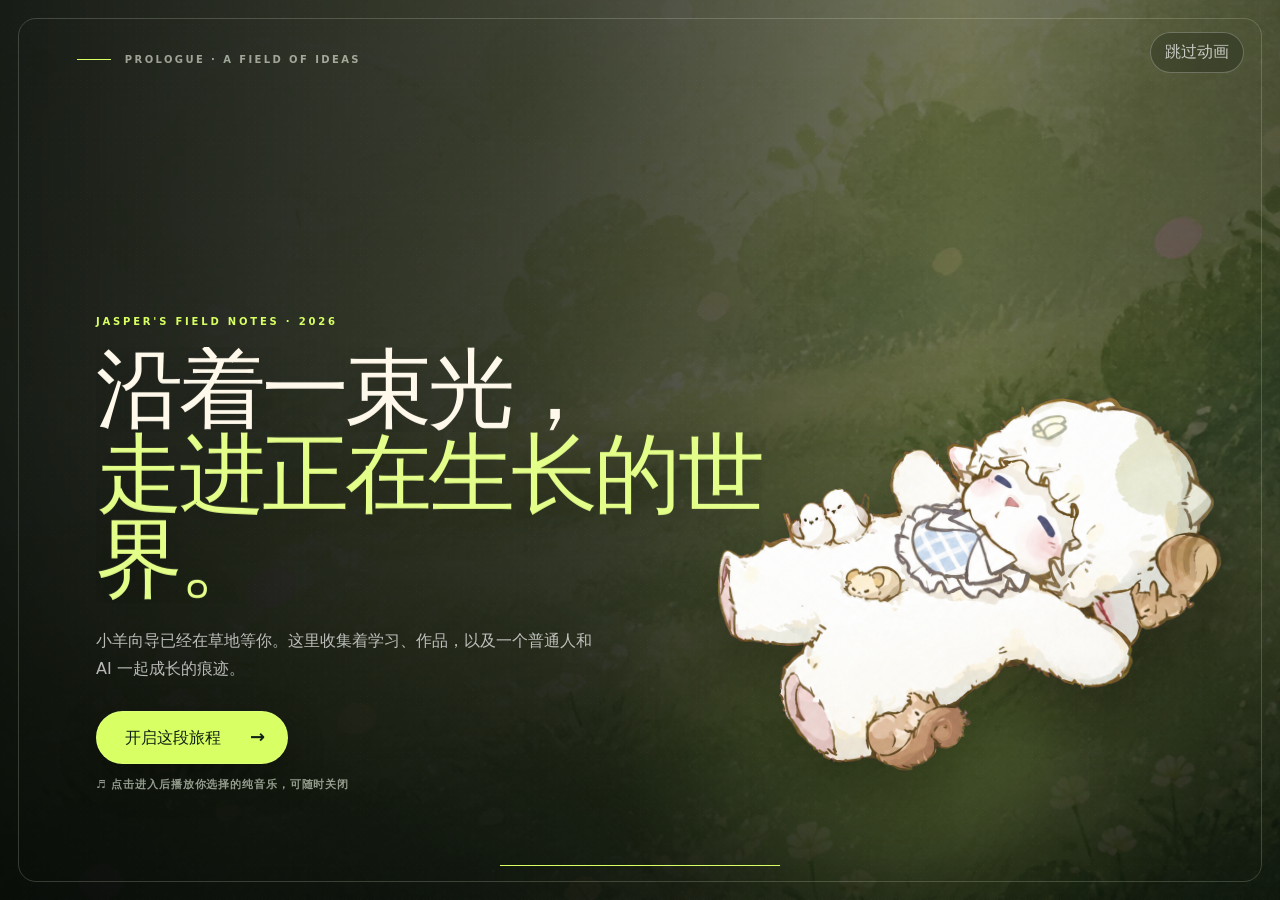
==== commit 5f92a8bb: "Redesign cinematic opening and use supplied soundtrack" ====
--- a/student-profile.html
+++ b/student-profile.html
@@ -43,117 +43,202 @@
       position: fixed;
       inset: 0;
       z-index: 100;
-      display: grid;
-      place-items: center;
       overflow: hidden;
       color: #fff9ec;
-      background: #101713;
-      transition: opacity 1.15s cubic-bezier(.22,.72,.18,1), visibility 1.15s ease;
-    }
-    .opening::before {
+      background: #07110c;
+      isolation: isolate;
+      transform: scale(1);
+      transition: opacity 1.2s cubic-bezier(.22,.72,.18,1), visibility 1.2s ease, transform 1.2s ease;
+    }
+    .opening-landscape {
+      position: absolute;
+      inset: -4%;
+      z-index: -3;
+      background: url("xiaoyang-workbench/assets/healing-meadow-hero-v1.webp") center / cover no-repeat;
+      clip-path: inset(0 50% 0 50%);
+      filter: brightness(.32) saturate(.72);
+      transform: scale(1.06);
+      animation: landscapeReveal 2.7s .72s cubic-bezier(.2,.76,.12,1) forwards,
+                 landscapeDrift 14s 3.5s ease-in-out infinite alternate;
+    }
+    .opening-landscape::after {
       content: "";
       position: absolute;
-      width: 70vmin;
-      height: 70vmin;
-      border: 1px solid rgba(216, 255, 99, .18);
+      inset: 0;
+      background:
+        linear-gradient(90deg, rgba(5,15,10,.9) 0%, rgba(5,15,10,.56) 43%, rgba(5,15,10,.16) 72%, rgba(5,15,10,.42) 100%),
+        linear-gradient(0deg, rgba(4,13,9,.72), transparent 54%);
+    }
+    .opening-glow {
+      position: absolute;
+      z-index: -2;
+      width: 48vw;
+      height: 48vw;
+      right: 5vw;
+      top: 44%;
       border-radius: 50%;
-      box-shadow: 0 0 0 12vmin rgba(255, 255, 255, .015), 0 0 0 24vmin rgba(255, 255, 255, .012);
-      animation: orbit 13s linear infinite;
-    }
-    .opening::after {
-      content: "";
+      background: radial-gradient(circle, rgba(216,255,99,.26), rgba(216,255,99,.06) 42%, transparent 70%);
+      filter: blur(18px);
+      opacity: 0;
+      animation: glowIn 2.2s 2.1s ease forwards, glowBreathe 5s 4.3s ease-in-out infinite alternate;
+    }
+    .opening-grain {
       position: absolute;
       inset: 0;
-      opacity: .2;
+      z-index: 7;
+      opacity: .16;
       pointer-events: none;
-      background-image: radial-gradient(rgba(255,255,255,.4) .7px, transparent .7px);
-      background-size: 10px 10px;
-    }
-    .opening.is-gone { opacity: 0; visibility: hidden; pointer-events: none; }
+      mix-blend-mode: soft-light;
+      background-image: radial-gradient(rgba(255,255,255,.55) .55px, transparent .75px);
+      background-size: 7px 7px;
+    }
+    .opening-frame {
+      position: absolute;
+      inset: 18px;
+      z-index: 6;
+      border: 1px solid rgba(245,255,229,.19);
+      border-radius: 18px;
+      pointer-events: none;
+    }
+    .opening.is-gone { opacity: 0; visibility: hidden; pointer-events: none; transform: scale(1.015); }
     .skip-opening {
       position: absolute;
-      top: max(22px, env(safe-area-inset-top));
-      right: 24px;
-      z-index: 2;
-      border: 0;
-      padding: 10px;
-      color: rgba(255,255,255,.66);
-      background: transparent;
+      top: max(32px, env(safe-area-inset-top));
+      right: 36px;
+      z-index: 9;
+      border: 1px solid rgba(255,255,255,.25);
+      border-radius: 999px;
+      padding: 9px 14px;
+      color: rgba(255,255,255,.72);
+      background: rgba(6,17,11,.24);
+      backdrop-filter: blur(10px);
       cursor: pointer;
     }
+    .opening-meta {
+      position: absolute;
+      z-index: 5;
+      left: clamp(36px, 6vw, 96px);
+      top: clamp(35px, 6vh, 68px);
+      display: flex;
+      align-items: center;
+      gap: 14px;
+      color: rgba(247,255,236,.58);
+      font-size: 10px;
+      font-weight: 800;
+      letter-spacing: .24em;
+      text-transform: uppercase;
+      opacity: 0;
+      animation: introUp .8s .45s ease forwards;
+    }
+    .opening-meta::before { content: ""; width: 34px; height: 1px; background: var(--lime); }
     .opening-inner {
-      position: relative;
-      z-index: 1;
-      width: min(820px, calc(100vw - 40px));
-      text-align: center;
+      position: absolute;
+      z-index: 5;
+      left: clamp(36px, 7.5vw, 120px);
+      bottom: clamp(64px, 12vh, 126px);
+      width: min(720px, 52vw);
+      text-align: left;
     }
     .opening-kicker {
-      margin: 0 0 24px;
-      font-size: 11px;
+      margin: 0 0 20px;
+      font-size: 10px;
       font-weight: 800;
-      letter-spacing: .32em;
+      letter-spacing: .28em;
       text-transform: uppercase;
       color: var(--lime);
       opacity: 0;
-      animation: introUp .85s .65s cubic-bezier(.22,.72,.18,1) forwards;
+      animation: introUp .8s 1.45s cubic-bezier(.22,.72,.18,1) forwards;
       will-change: transform, opacity;
     }
     .opening-title {
       margin: 0;
       font-family: var(--display);
-      font-size: clamp(52px, 9vw, 118px);
+      font-size: clamp(52px, 6.8vw, 104px);
       font-weight: 400;
-      line-height: .92;
-      letter-spacing: -.055em;
+      line-height: .98;
+      letter-spacing: -.045em;
+      text-shadow: 0 12px 40px rgba(0,0,0,.32);
     }
     .opening-title span { display: block; overflow: hidden; }
     .opening-title i {
       display: block;
       font-style: normal;
       transform: translate3d(0, 115%, 0);
-      animation: titleRise 1.2s 1.35s cubic-bezier(.22,.72,.18,1) forwards;
+      animation: openingLine 1.15s 2.05s cubic-bezier(.22,.72,.18,1) forwards;
       will-change: transform;
       backface-visibility: hidden;
     }
-    .opening-title span:nth-child(2) i { animation-delay: 3.15s; color: var(--lime); }
+    .opening-title span:nth-child(2) i { animation-delay: 3.5s; color: #e4ff89; }
     .opening-sub {
-      margin: 28px auto 0;
-      max-width: 560px;
-      line-height: 1.8;
-      color: rgba(255,255,255,.65);
+      margin: 24px 0 0;
+      max-width: 510px;
+      line-height: 1.75;
+      color: rgba(255,255,255,.7);
       opacity: 0;
       transform: translate3d(0, 16px, 0);
-      animation: introUp .9s 4.75s cubic-bezier(.22,.72,.18,1) forwards;
+      animation: introUp .85s 4.72s cubic-bezier(.22,.72,.18,1) forwards;
       will-change: transform, opacity;
     }
     .enter-world {
       position: relative;
-      margin-top: 34px;
-      border: 1px solid rgba(255,255,255,.34);
+      margin-top: 28px;
+      border: 1px solid rgba(224,255,133,.58);
       border-radius: 999px;
       padding: 14px 22px 14px 28px;
-      color: #fff;
-      background: rgba(255,255,255,.06);
+      color: #122014;
+      background: var(--lime);
+      box-shadow: 0 14px 38px rgba(0,0,0,.25);
       backdrop-filter: blur(12px);
       cursor: pointer;
       opacity: 0;
       transform: translate3d(0, 14px, 0);
-      animation: introUp .95s 5.55s cubic-bezier(.22,.72,.18,1) forwards;
+      animation: introUp .85s 5.35s cubic-bezier(.22,.72,.18,1) forwards;
       transition: background .25s ease, color .25s ease, transform .25s ease;
       will-change: transform, opacity;
     }
-    .enter-world:hover { color: #101713; background: var(--lime); transform: translateY(-2px); }
+    .enter-world:hover { color: #101713; background: #efffb8; transform: translateY(-3px); }
     .enter-world b { margin-left: 24px; font-size: 18px; }
     .opening-sound-note {
       display: block;
-      margin-top: 14px;
+      margin-top: 13px;
       color: rgba(243,255,235,.58);
       font-size: 11px;
       font-weight: 700;
       letter-spacing: .08em;
       opacity: 0;
       transform: translate3d(0, 8px, 0);
-      animation: introUp .8s 6.25s ease forwards;
+      animation: introUp .75s 5.9s ease forwards;
+    }
+    .opening-character {
+      position: absolute;
+      z-index: 4;
+      right: clamp(-40px, 1vw, 28px);
+      bottom: clamp(-25px, 1vh, 18px);
+      width: min(660px, 49vw);
+      opacity: 0;
+      transform: translate3d(60px, 22px, 0) scale(.92) rotate(2deg);
+      filter: drop-shadow(0 34px 34px rgba(0,0,0,.38));
+      animation: openingCharacter 1.8s 2.35s cubic-bezier(.2,.75,.14,1) forwards;
+      pointer-events: none;
+    }
+    .opening-progress {
+      position: absolute;
+      z-index: 8;
+      left: 50%;
+      bottom: 34px;
+      width: min(280px, 46vw);
+      height: 1px;
+      overflow: hidden;
+      background: rgba(255,255,255,.2);
+      transform: translateX(-50%);
+    }
+    .opening-progress span {
+      display: block;
+      width: 100%;
+      height: 100%;
+      background: var(--lime);
+      transform: translateX(-100%);
+      animation: openingProgress 5.8s .4s cubic-bezier(.2,.65,.2,1) forwards;
     }
 
     .site-shell {
@@ -754,7 +839,18 @@
     .toast.show { opacity: 1; transform: translate(-50%, 0); }
 
     @keyframes introUp { to { opacity: 1; transform: translate3d(0, 0, 0); } }
-    @keyframes titleRise { to { transform: translate3d(0, 0, 0); } }
+    @keyframes openingLine { to { transform: translate3d(0, 0, 0); } }
+    @keyframes landscapeReveal {
+      0% { clip-path: inset(0 50% 0 50%); filter: brightness(.2) saturate(.62); }
+      100% { clip-path: inset(0 0 0 0); filter: brightness(.58) saturate(.82); }
+    }
+    @keyframes landscapeDrift { to { transform: scale(1.1) translate3d(-.8%, -.5%, 0); } }
+    @keyframes glowIn { to { opacity: 1; } }
+    @keyframes glowBreathe { to { transform: scale(1.08); opacity: .8; } }
+    @keyframes openingCharacter {
+      to { opacity: 1; transform: translate3d(0, 0, 0) scale(1) rotate(-1deg); }
+    }
+    @keyframes openingProgress { to { transform: translateX(0); } }
     @keyframes revealCopy { from { opacity: 0; transform: translateY(26px); } to { opacity: 1; transform: none; } }
     @keyframes revealVisual { from { opacity: 0; transform: translateX(40px) rotate(2deg); } to { opacity: 1; transform: none; } }
     @keyframes orbit { to { transform: rotate(360deg); } }
@@ -773,6 +869,9 @@
     .character.is-bouncing, .map-sheep.is-bouncing { animation: mascotBounce .82s cubic-bezier(.2,.85,.25,1); }
 
     @media (max-width: 900px) {
+      .opening-inner { width: min(620px, 66vw); left: 6vw; bottom: 12vh; }
+      .opening-title { font-size: clamp(48px, 8vw, 78px); }
+      .opening-character { width: 56vw; right: -8vw; bottom: 1vh; }
       .topbar { height: 68px; }
       .scene-inner { grid-template-columns: 1fr; align-content: start; padding-top: 98px; gap: 32px; }
       .scene h1, .scene h2 { font-size: clamp(48px, 12vw, 78px); }
@@ -786,6 +885,18 @@
     }
 
     @media (max-width: 560px) {
+      .opening-frame { inset: 9px; border-radius: 12px; }
+      .skip-opening { top: max(18px, env(safe-area-inset-top)); right: 18px; }
+      .opening-meta { left: 21px; top: max(26px, env(safe-area-inset-top)); max-width: 210px; line-height: 1.5; }
+      .opening-inner { left: 21px; right: 21px; top: 18vh; bottom: auto; width: auto; }
+      .opening-title { font-size: clamp(46px, 14vw, 64px); line-height: 1.02; }
+      .opening-sub { max-width: 86%; font-size: 14px; }
+      .opening-character { width: 118vw; right: -31vw; bottom: -1vh; opacity: 0; }
+      .opening-glow { width: 90vw; height: 90vw; right: -18vw; top: 57%; }
+      .opening-landscape::after {
+        background: linear-gradient(180deg, rgba(5,15,10,.84) 0%, rgba(5,15,10,.52) 54%, rgba(5,15,10,.3) 100%);
+      }
+      .opening-progress { bottom: 22px; }
       .brand-text { display: none; }
       .sound-toggle > span:last-child { display: none; }
       .scene-inner { padding: 88px 20px 110px; }
@@ -823,23 +934,35 @@
 
     @media (prefers-reduced-motion: reduce) {
       *, *::before, *::after { animation-duration: .01ms !important; animation-iteration-count: 1 !important; scroll-behavior: auto !important; }
-      .opening-kicker, .opening-sub, .enter-world { opacity: 1; transform: none; }
+      .opening-meta, .opening-kicker, .opening-sub, .enter-world, .opening-sound-note, .opening-character { opacity: 1; transform: none; }
       .opening-title i { transform: none; }
+      .opening-landscape { clip-path: none; filter: brightness(.58) saturate(.82); transform: none; }
       .character, .map-sheep { animation: none; }
     }
   </style>
 </head>
 <body>
   <div class="opening" id="opening" role="dialog" aria-label="网站开场动画" aria-modal="true">
+    <div class="opening-landscape" aria-hidden="true"></div>
+    <div class="opening-glow" aria-hidden="true"></div>
+    <div class="opening-grain" aria-hidden="true"></div>
+    <div class="opening-frame" aria-hidden="true"></div>
+    <div class="opening-meta" aria-hidden="true">Prologue · A field of ideas</div>
     <button class="skip-opening" id="skipOpening" type="button">跳过动画</button>
     <div class="opening-inner">
       <p class="opening-kicker">Jasper's Field Notes · 2026</p>
-      <h1 class="opening-title"><span><i>一只小羊，</i></span><span><i>正在把想法变成作品。</i></span></h1>
-      <p class="opening-sub">这里没有一眼望到底的简历。跟着小羊向导，走进一个正在生长的 AI 创作者世界。</p>
-      <button class="enter-world" id="enterWorld" type="button">进入我的世界 <b>→</b></button>
-      <span class="opening-sound-note">♬ 点击进入后自动播放原创纯音乐，可随时关闭</span>
+      <h1 class="opening-title"><span><i>沿着一束光，</i></span><span><i>走进正在生长的世界。</i></span></h1>
+      <p class="opening-sub">小羊向导已经在草地等你。这里收集着学习、作品，以及一个普通人和 AI 一起成长的痕迹。</p>
+      <button class="enter-world" id="enterWorld" type="button">开启这段旅程 <b>→</b></button>
+      <span class="opening-sound-note">♬ 点击进入后播放你选择的纯音乐，可随时关闭</span>
     </div>
+    <img class="opening-character" src="xiaoyang-workbench/assets/sleepy-sheep-character-v2.png" alt="" aria-hidden="true" />
+    <div class="opening-progress" aria-hidden="true"><span></span></div>
   </div>
+
+  <audio id="siteMusic" preload="auto" loop playsinline>
+    <source src="xiaoyang-workbench/assets/jasper-meadow-theme-v1.m4a" type="audio/mp4" />
+  </audio>
 
   <div class="site-shell" id="siteShell">
     <div class="texture" aria-hidden="true"></div>
@@ -848,9 +971,9 @@
         <span class="brand-mark">羊</span>
         <span class="brand-text">JASPER / AI FIELD NOTES</span>
       </button>
-      <button class="sound-toggle" id="soundToggle" type="button" aria-pressed="false" title="开启或关闭沉浸声景">
+      <button class="sound-toggle" id="soundToggle" type="button" aria-pressed="false" title="开启或关闭背景音乐">
         <span class="sound-bars" aria-hidden="true"><i></i><i></i><i></i></span>
-        <span>SOUNDSCAPE OFF</span>
+        <span>MUSIC OFF</span>
       </button>
       <div class="sound-invite" id="soundInvite">◌ 建议戴耳机开启声景</div>
     </header>
@@ -1009,17 +1132,12 @@
     const sceneArrow = document.getElementById('sceneArrow');
     const toast = document.getElementById('toast');
     const soundInvite = document.getElementById('soundInvite');
+    const soundToggle = document.getElementById('soundToggle');
+    const siteMusic = document.getElementById('siteMusic');
     let current = 0;
     let touchStartX = 0;
-    let audioContext;
-    let masterGain;
-    let toneFilter;
-    let ambienceTimer;
-    let musicTimer;
-    let musicStep = 0;
     let soundPlaying = false;
-    let droneOscillators = [];
-    let ambienceNodes = [];
+    let volumeFrame;
     let ambientPointerX = 0;
     let ambientPointerY = 0;
     const ambientCanvases = [...document.querySelectorAll('.ambient-canvas')];
@@ -1147,9 +1265,7 @@
       opening.classList.add('is-gone');
       window.setTimeout(() => opening.setAttribute('aria-hidden', 'true'), 1200);
       if (!soundPlaying) {
-        startAmbience();
-        soundToggle.setAttribute('aria-pressed', 'true');
-        soundToggle.querySelector('span:last-child').textContent = 'SOUNDSCAPE ON';
+        startSoundtrack();
       }
       soundInvite.classList.remove('show');
     }
@@ -1172,10 +1288,6 @@
       document.documentElement.style.setProperty('--scene-ink', ink);
       sceneArrow.setAttribute('aria-label', current === scenes.length - 1 ? '回到序章' : '进入下一个场景');
       history.replaceState(null, '', `#scene-${current}`);
-      if (soundPlaying) {
-        updateAudioScene(current);
-        playChime(current, .58);
-      }
     }
 
     document.querySelectorAll('[data-scene-target]').forEach(button => {
@@ -1251,221 +1363,52 @@
       visual.style.transform = `translate3d(${x}px, ${y}px, 0)`;
     });
 
-    const soundProfiles = [
-      { root: 146.83, cutoff: 760, notes: [0, 4, 7, 11] },
-      { root: 174.61, cutoff: 980, notes: [0, 2, 7, 9] },
-      { root: 130.81, cutoff: 680, notes: [0, 4, 7, 12] },
-      { root: 164.81, cutoff: 1120, notes: [0, 3, 7, 10] },
-      { root: 196, cutoff: 880, notes: [0, 4, 7, 9] },
-      { root: 123.47, cutoff: 620, notes: [0, 5, 7, 12] }
-    ];
-
-    const musicPattern = [
-      0, null, 4, null, 7, 4, 2, null,
-      0, null, 4, 7, 11, null, 7, null,
-      9, null, 7, 4, 5, null, 4, null,
-      2, null, 4, 2, 0, null, null, null
-    ];
-
-    function createSoftNoiseBuffer(context) {
-      const buffer = context.createBuffer(1, context.sampleRate * 4, context.sampleRate);
-      const data = buffer.getChannelData(0);
-      let last = 0;
-      for (let index = 0; index < data.length; index += 1) {
-        const white = Math.random() * 2 - 1;
-        last = last * .985 + white * .015;
-        data[index] = last * 3.2;
+    function updateSoundUi(playing) {
+      soundToggle.setAttribute('aria-pressed', String(playing));
+      soundToggle.querySelector('span:last-child').textContent = `MUSIC ${playing ? 'ON' : 'OFF'}`;
+    }
+
+    function fadeMusic(targetVolume, duration, onComplete) {
+      window.cancelAnimationFrame(volumeFrame);
+      const initialVolume = siteMusic.volume;
+      const startedAt = performance.now();
+      const tick = now => {
+        const progress = Math.min(1, (now - startedAt) / duration);
+        const eased = 1 - Math.pow(1 - progress, 3);
+        siteMusic.volume = initialVolume + (targetVolume - initialVolume) * eased;
+        if (progress < 1) volumeFrame = window.requestAnimationFrame(tick);
+        else if (onComplete) onComplete();
+      };
+      volumeFrame = window.requestAnimationFrame(tick);
+    }
+
+    async function startSoundtrack() {
+      if (soundPlaying) return;
+      window.cancelAnimationFrame(volumeFrame);
+      siteMusic.volume = 0;
+      try {
+        await siteMusic.play();
+        soundPlaying = true;
+        updateSoundUi(true);
+        fadeMusic(.68, 1800);
+        soundInvite.classList.remove('show');
+      } catch {
+        soundPlaying = false;
+        updateSoundUi(false);
+        soundInvite.textContent = '◌ 点击右上角开启音乐';
+        soundInvite.classList.add('show');
       }
-      return buffer;
-    }
-
-    function updateAudioScene(sceneIndex) {
-      if (!audioContext || !soundPlaying) return;
-      const profile = soundProfiles[sceneIndex];
-      const now = audioContext.currentTime;
-      droneOscillators.forEach((oscillator, index) => {
-        const ratios = [.5, 1, 1.5];
-        oscillator.frequency.cancelScheduledValues(now);
-        oscillator.frequency.setTargetAtTime(profile.root * ratios[index], now, 1.25);
-      });
-      if (toneFilter) toneFilter.frequency.setTargetAtTime(profile.cutoff, now, 1.4);
-    }
-
-    function playChime(sceneIndex = current, intensity = 1) {
-      if (!audioContext || !masterGain || !soundPlaying) return;
-      const profile = soundProfiles[sceneIndex];
-      const note = profile.notes[Math.floor(Math.random() * profile.notes.length)];
-      const frequency = profile.root * 2 * Math.pow(2, note / 12);
-      const now = audioContext.currentTime;
-      const envelope = audioContext.createGain();
-      const bellFilter = audioContext.createBiquadFilter();
-      const panner = audioContext.createStereoPanner ? audioContext.createStereoPanner() : null;
-      bellFilter.type = 'lowpass';
-      bellFilter.frequency.value = 2400;
-      envelope.gain.setValueAtTime(.0001, now);
-      envelope.gain.exponentialRampToValueAtTime(.12 * intensity, now + .035);
-      envelope.gain.exponentialRampToValueAtTime(.0001, now + 2.8);
-      if (panner) {
-        panner.pan.value = (Math.random() - .5) * .72;
-        envelope.connect(panner).connect(masterGain);
-      } else {
-        envelope.connect(masterGain);
-      }
-      bellFilter.connect(envelope);
-      [1, 2.01].forEach((ratio, index) => {
-        const oscillator = audioContext.createOscillator();
-        const harmonicGain = audioContext.createGain();
-        oscillator.type = 'sine';
-        oscillator.frequency.value = frequency * ratio;
-        harmonicGain.gain.value = index === 0 ? 1 : .18;
-        oscillator.connect(harmonicGain).connect(bellFilter);
-        oscillator.start(now);
-        oscillator.stop(now + 2.9);
-      });
-    }
-
-    function scheduleChime() {
-      window.clearTimeout(ambienceTimer);
-      if (!soundPlaying) return;
-      ambienceTimer = window.setTimeout(() => {
-        playChime(current, .72);
-        scheduleChime();
-      }, 4200 + Math.random() * 4200);
-    }
-
-    function playMusicNote(semitone, duration = 3.1) {
-      if (!audioContext || !masterGain || !soundPlaying || semitone === null) return;
-      const now = audioContext.currentTime;
-      const frequency = soundProfiles[current].root * Math.pow(2, semitone / 12);
-      const noteGain = audioContext.createGain();
-      const noteFilter = audioContext.createBiquadFilter();
-      const panner = audioContext.createStereoPanner ? audioContext.createStereoPanner() : null;
-      noteFilter.type = 'lowpass';
-      noteFilter.frequency.value = 1650;
-      noteFilter.Q.value = .7;
-      noteGain.gain.setValueAtTime(.0001, now);
-      noteGain.gain.exponentialRampToValueAtTime(.052, now + .09);
-      noteGain.gain.exponentialRampToValueAtTime(.018, now + .72);
-      noteGain.gain.exponentialRampToValueAtTime(.0001, now + duration);
-      if (panner) {
-        panner.pan.value = Math.sin(musicStep * .72) * .24;
-        noteGain.connect(panner).connect(masterGain);
-      } else {
-        noteGain.connect(masterGain);
-      }
-      noteFilter.connect(noteGain);
-      [
-        { ratio: 1, type: 'sine', level: 1 },
-        { ratio: 2, type: 'triangle', level: .075 }
-      ].forEach(layer => {
-        const oscillator = audioContext.createOscillator();
-        const layerGain = audioContext.createGain();
-        oscillator.type = layer.type;
-        oscillator.frequency.value = frequency * layer.ratio;
-        oscillator.detune.value = layer.ratio === 1 ? -3 : 4;
-        layerGain.gain.value = layer.level;
-        oscillator.connect(layerGain).connect(noteFilter);
-        oscillator.start(now);
-        oscillator.stop(now + duration + .08);
-      });
-    }
-
-    function scheduleMusic() {
-      window.clearTimeout(musicTimer);
-      if (!soundPlaying) return;
-      const note = musicPattern[musicStep % musicPattern.length];
-      playMusicNote(note, note === null ? 2.8 : 3.3);
-      musicStep += 1;
-      musicTimer = window.setTimeout(scheduleMusic, 865);
-    }
-
-    function startAmbience() {
-      if (soundPlaying) return;
-      audioContext = audioContext || new (window.AudioContext || window.webkitAudioContext)();
-      audioContext.resume();
-      soundPlaying = true;
-      const now = audioContext.currentTime;
-      const profile = soundProfiles[current];
-      masterGain = audioContext.createGain();
-      masterGain.gain.setValueAtTime(.0001, now);
-      masterGain.gain.exponentialRampToValueAtTime(.055, now + 1.8);
-      masterGain.connect(audioContext.destination);
-
-      toneFilter = audioContext.createBiquadFilter();
-      toneFilter.type = 'lowpass';
-      toneFilter.frequency.value = profile.cutoff;
-      toneFilter.Q.value = .35;
-      toneFilter.connect(masterGain);
-
-      droneOscillators = [];
-      [
-        { ratio: .5, type: 'sine', gain: .64 },
-        { ratio: 1, type: 'sine', gain: .16 },
-        { ratio: 1.5, type: 'triangle', gain: .035 }
-      ].forEach(layer => {
-        const oscillator = audioContext.createOscillator();
-        const gain = audioContext.createGain();
-        oscillator.type = layer.type;
-        oscillator.frequency.value = profile.root * layer.ratio;
-        gain.gain.value = layer.gain;
-        oscillator.connect(gain).connect(toneFilter);
-        oscillator.start();
-        droneOscillators.push(oscillator);
-        ambienceNodes.push(oscillator);
-      });
-
-      const noise = audioContext.createBufferSource();
-      const noiseFilter = audioContext.createBiquadFilter();
-      const noiseGain = audioContext.createGain();
-      noise.buffer = createSoftNoiseBuffer(audioContext);
-      noise.loop = true;
-      noiseFilter.type = 'bandpass';
-      noiseFilter.frequency.value = 720;
-      noiseFilter.Q.value = .45;
-      noiseGain.gain.value = .17;
-      noise.connect(noiseFilter).connect(noiseGain).connect(masterGain);
-      noise.start();
-      ambienceNodes.push(noise);
-
-      const lfo = audioContext.createOscillator();
-      const lfoGain = audioContext.createGain();
-      lfo.type = 'sine';
-      lfo.frequency.value = .065;
-      lfoGain.gain.value = 120;
-      lfo.connect(lfoGain).connect(noiseFilter.frequency);
-      lfo.start();
-      ambienceNodes.push(lfo);
-      playChime(current, .78);
-      scheduleChime();
-      scheduleMusic();
-    }
-
-    function stopAmbience() {
+    }
+
+    function stopSoundtrack() {
       if (!soundPlaying) return;
       soundPlaying = false;
-      window.clearTimeout(ambienceTimer);
-      window.clearTimeout(musicTimer);
-      const nodesToStop = [...ambienceNodes];
-      const gainToFade = masterGain;
-      if (audioContext && gainToFade) {
-        const now = audioContext.currentTime;
-        gainToFade.gain.cancelScheduledValues(now);
-        gainToFade.gain.setTargetAtTime(.0001, now, .16);
-      }
-      window.setTimeout(() => {
-        nodesToStop.forEach(node => { try { node.stop(); } catch {} });
-        try { gainToFade.disconnect(); } catch {}
-      }, 700);
-      ambienceNodes = [];
-      droneOscillators = [];
-    }
-
-    const soundToggle = document.getElementById('soundToggle');
+      updateSoundUi(false);
+      fadeMusic(0, 520, () => siteMusic.pause());
+    }
+
     soundToggle.addEventListener('click', () => {
-      const playing = soundToggle.getAttribute('aria-pressed') === 'true';
-      if (playing) stopAmbience(); else startAmbience();
-      soundToggle.setAttribute('aria-pressed', String(!playing));
-      soundToggle.querySelector('span:last-child').textContent = `SOUNDSCAPE ${playing ? 'OFF' : 'ON'}`;
+      if (soundPlaying) stopSoundtrack(); else startSoundtrack();
       soundInvite.classList.remove('show');
     });
 
@@ -1478,7 +1421,6 @@
         void mascot.offsetWidth;
         mascot.classList.add('is-bouncing');
         window.setTimeout(() => mascot.classList.remove('is-bouncing'), 850);
-        if (soundPlaying) playChime(current, .48);
         showToast('小羊：今天也慢慢来吧 ☁');
       };
       mascot.addEventListener('click', bounce);
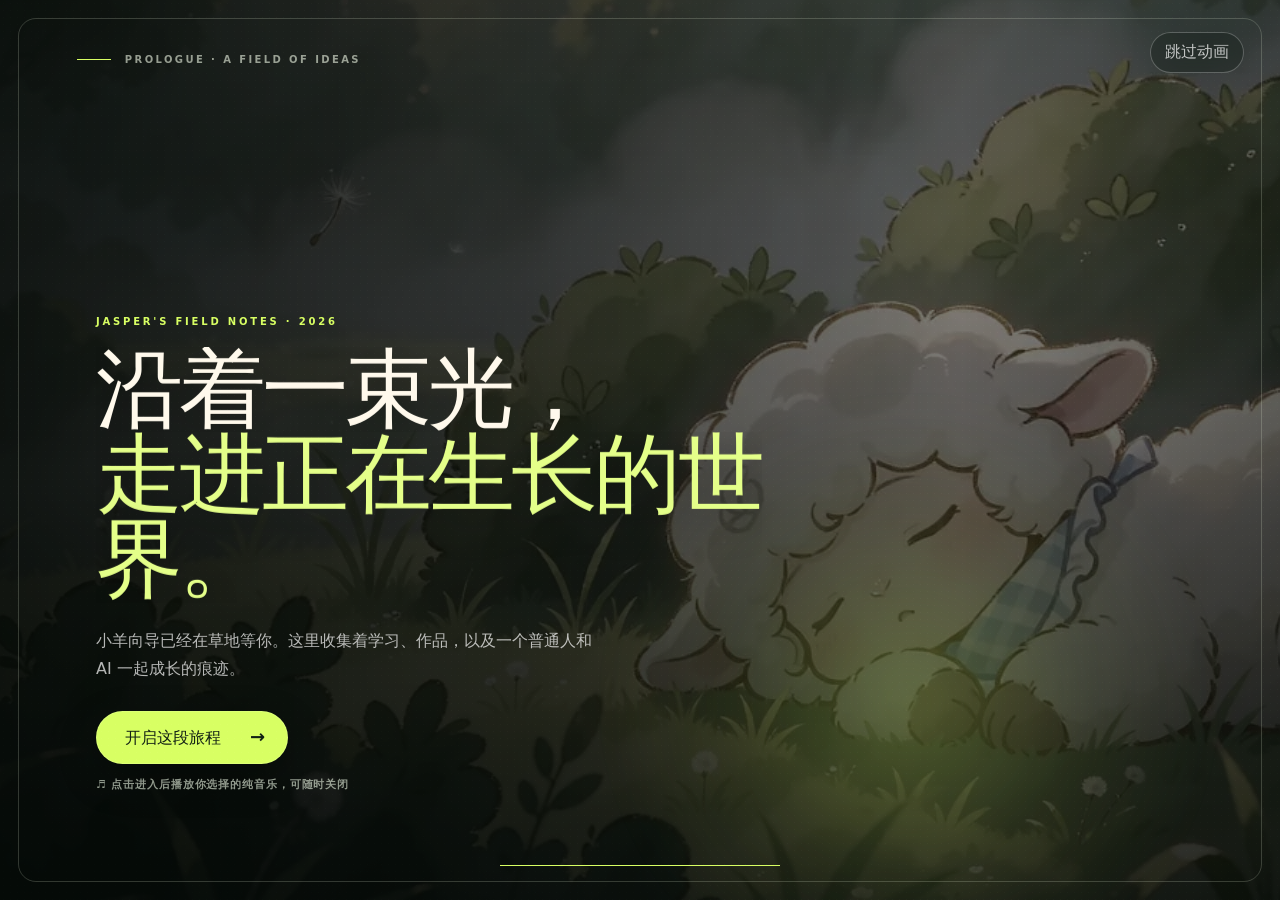
==== commit b33f69f2: "Add muted meadow video to cinematic opening" ====
--- a/student-profile.html
+++ b/student-profile.html
@@ -54,12 +54,20 @@
       position: absolute;
       inset: -4%;
       z-index: -3;
-      background: url("xiaoyang-workbench/assets/healing-meadow-hero-v1.webp") center / cover no-repeat;
+      background: url("xiaoyang-workbench/assets/jasper-opening-meadow-poster-v1.webp") center / cover no-repeat;
       clip-path: inset(0 50% 0 50%);
       filter: brightness(.32) saturate(.72);
       transform: scale(1.06);
       animation: landscapeReveal 2.7s .72s cubic-bezier(.2,.76,.12,1) forwards,
                  landscapeDrift 14s 3.5s ease-in-out infinite alternate;
+    }
+    .opening-video {
+      position: absolute;
+      inset: 0;
+      width: 100%;
+      height: 100%;
+      object-fit: cover;
+      object-position: center;
     }
     .opening-landscape::after {
       content: "";
@@ -209,18 +217,6 @@
       transform: translate3d(0, 8px, 0);
       animation: introUp .75s 5.9s ease forwards;
     }
-    .opening-character {
-      position: absolute;
-      z-index: 4;
-      right: clamp(-40px, 1vw, 28px);
-      bottom: clamp(-25px, 1vh, 18px);
-      width: min(660px, 49vw);
-      opacity: 0;
-      transform: translate3d(60px, 22px, 0) scale(.92) rotate(2deg);
-      filter: drop-shadow(0 34px 34px rgba(0,0,0,.38));
-      animation: openingCharacter 1.8s 2.35s cubic-bezier(.2,.75,.14,1) forwards;
-      pointer-events: none;
-    }
     .opening-progress {
       position: absolute;
       z-index: 8;
@@ -290,11 +286,12 @@
     .brand-mark {
       width: 32px;
       height: 32px;
-      display: grid;
-      place-items: center;
+      display: block;
+      object-fit: cover;
+      object-position: center;
       border-radius: 50%;
-      color: #101713;
-      background: var(--lime);
+      border: 2px solid rgba(255,255,255,.78);
+      background: #ffc928;
       box-shadow: 0 0 0 5px color-mix(in srgb, currentColor 9%, transparent);
     }
     .sound-toggle {
@@ -847,9 +844,6 @@
     @keyframes landscapeDrift { to { transform: scale(1.1) translate3d(-.8%, -.5%, 0); } }
     @keyframes glowIn { to { opacity: 1; } }
     @keyframes glowBreathe { to { transform: scale(1.08); opacity: .8; } }
-    @keyframes openingCharacter {
-      to { opacity: 1; transform: translate3d(0, 0, 0) scale(1) rotate(-1deg); }
-    }
     @keyframes openingProgress { to { transform: translateX(0); } }
     @keyframes revealCopy { from { opacity: 0; transform: translateY(26px); } to { opacity: 1; transform: none; } }
     @keyframes revealVisual { from { opacity: 0; transform: translateX(40px) rotate(2deg); } to { opacity: 1; transform: none; } }
@@ -871,7 +865,6 @@
     @media (max-width: 900px) {
       .opening-inner { width: min(620px, 66vw); left: 6vw; bottom: 12vh; }
       .opening-title { font-size: clamp(48px, 8vw, 78px); }
-      .opening-character { width: 56vw; right: -8vw; bottom: 1vh; }
       .topbar { height: 68px; }
       .scene-inner { grid-template-columns: 1fr; align-content: start; padding-top: 98px; gap: 32px; }
       .scene h1, .scene h2 { font-size: clamp(48px, 12vw, 78px); }
@@ -891,7 +884,7 @@
       .opening-inner { left: 21px; right: 21px; top: 18vh; bottom: auto; width: auto; }
       .opening-title { font-size: clamp(46px, 14vw, 64px); line-height: 1.02; }
       .opening-sub { max-width: 86%; font-size: 14px; }
-      .opening-character { width: 118vw; right: -31vw; bottom: -1vh; opacity: 0; }
+      .opening-video { object-position: 72% center; }
       .opening-glow { width: 90vw; height: 90vw; right: -18vw; top: 57%; }
       .opening-landscape::after {
         background: linear-gradient(180deg, rgba(5,15,10,.84) 0%, rgba(5,15,10,.52) 54%, rgba(5,15,10,.3) 100%);
@@ -934,16 +927,21 @@
 
     @media (prefers-reduced-motion: reduce) {
       *, *::before, *::after { animation-duration: .01ms !important; animation-iteration-count: 1 !important; scroll-behavior: auto !important; }
-      .opening-meta, .opening-kicker, .opening-sub, .enter-world, .opening-sound-note, .opening-character { opacity: 1; transform: none; }
+      .opening-meta, .opening-kicker, .opening-sub, .enter-world, .opening-sound-note { opacity: 1; transform: none; }
       .opening-title i { transform: none; }
       .opening-landscape { clip-path: none; filter: brightness(.58) saturate(.82); transform: none; }
+      .opening-video { display: none; }
       .character, .map-sheep { animation: none; }
     }
   </style>
 </head>
 <body>
   <div class="opening" id="opening" role="dialog" aria-label="网站开场动画" aria-modal="true">
-    <div class="opening-landscape" aria-hidden="true"></div>
+    <div class="opening-landscape" aria-hidden="true">
+      <video class="opening-video" id="openingVideo" autoplay muted playsinline preload="auto" poster="xiaoyang-workbench/assets/jasper-opening-meadow-poster-v1.webp" disablepictureinpicture controlslist="nodownload nofullscreen noremoteplayback">
+        <source src="xiaoyang-workbench/assets/jasper-opening-meadow-v1.mp4" type="video/mp4" />
+      </video>
+    </div>
     <div class="opening-glow" aria-hidden="true"></div>
     <div class="opening-grain" aria-hidden="true"></div>
     <div class="opening-frame" aria-hidden="true"></div>
@@ -956,7 +954,6 @@
       <button class="enter-world" id="enterWorld" type="button">开启这段旅程 <b>→</b></button>
       <span class="opening-sound-note">♬ 点击进入后播放你选择的纯音乐，可随时关闭</span>
     </div>
-    <img class="opening-character" src="xiaoyang-workbench/assets/sleepy-sheep-character-v2.png" alt="" aria-hidden="true" />
     <div class="opening-progress" aria-hidden="true"><span></span></div>
   </div>
 
@@ -968,7 +965,7 @@
     <div class="texture" aria-hidden="true"></div>
     <header class="topbar">
       <button class="brand" type="button" data-scene-target="0" aria-label="返回序章">
-        <span class="brand-mark">羊</span>
+        <img class="brand-mark" src="xiaoyang-workbench/assets/jasper-brand-avatar-v1.webp" alt="" aria-hidden="true" />
         <span class="brand-text">JASPER / AI FIELD NOTES</span>
       </button>
       <button class="sound-toggle" id="soundToggle" type="button" aria-pressed="false" title="开启或关闭背景音乐">
@@ -1123,6 +1120,7 @@
 
   <script>
     const opening = document.getElementById('opening');
+    const openingVideo = document.getElementById('openingVideo');
     const enterWorld = document.getElementById('enterWorld');
     const skipOpening = document.getElementById('skipOpening');
     const scenes = [...document.querySelectorAll('.scene')];
@@ -1263,7 +1261,10 @@
     function enterSite() {
       document.body.classList.add('ready');
       opening.classList.add('is-gone');
-      window.setTimeout(() => opening.setAttribute('aria-hidden', 'true'), 1200);
+      window.setTimeout(() => {
+        opening.setAttribute('aria-hidden', 'true');
+        openingVideo.pause();
+      }, 1200);
       if (!soundPlaying) {
         startSoundtrack();
       }
@@ -1373,7 +1374,7 @@
       const initialVolume = siteMusic.volume;
       const startedAt = performance.now();
       const tick = now => {
-        const progress = Math.min(1, (now - startedAt) / duration);
+        const progress = Math.max(0, Math.min(1, (now - startedAt) / duration));
         const eased = 1 - Math.pow(1 - progress, 3);
         siteMusic.volume = initialVolume + (targetVolume - initialVolume) * eased;
         if (progress < 1) volumeFrame = window.requestAnimationFrame(tick);
